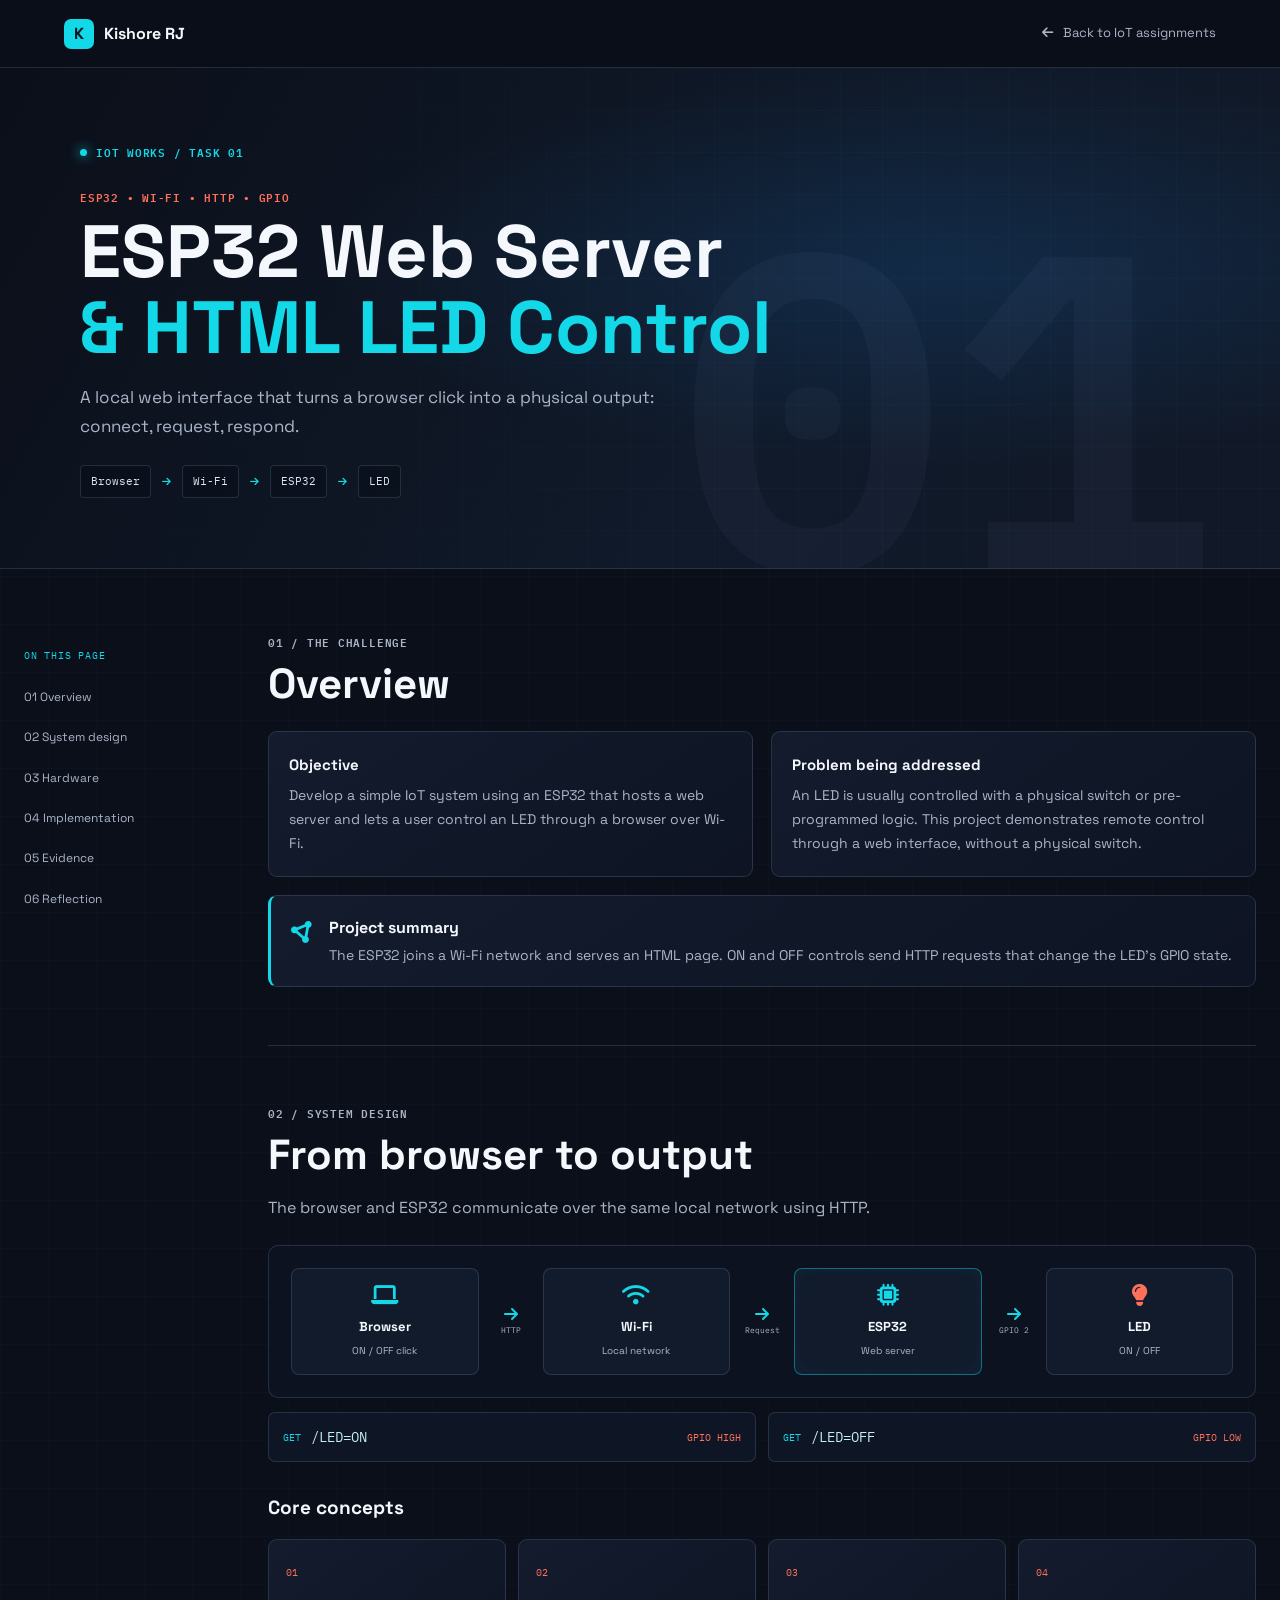
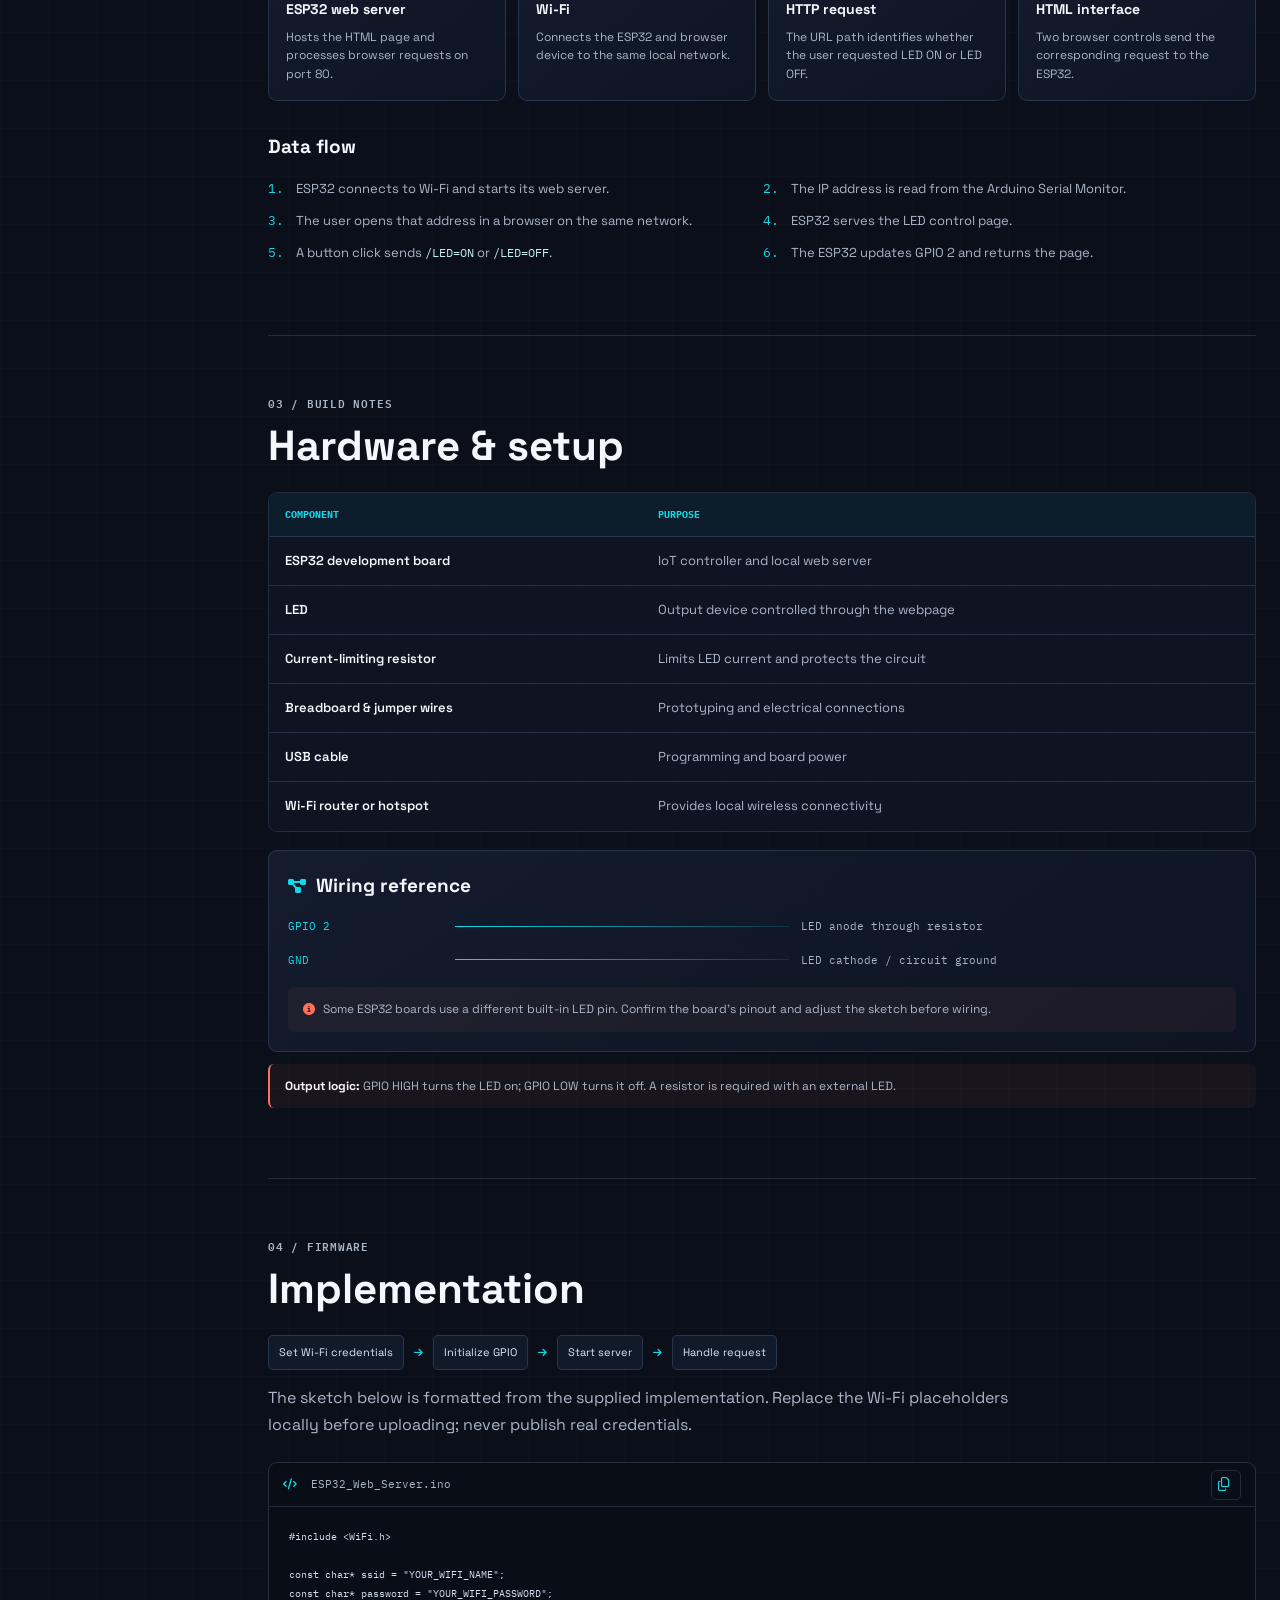
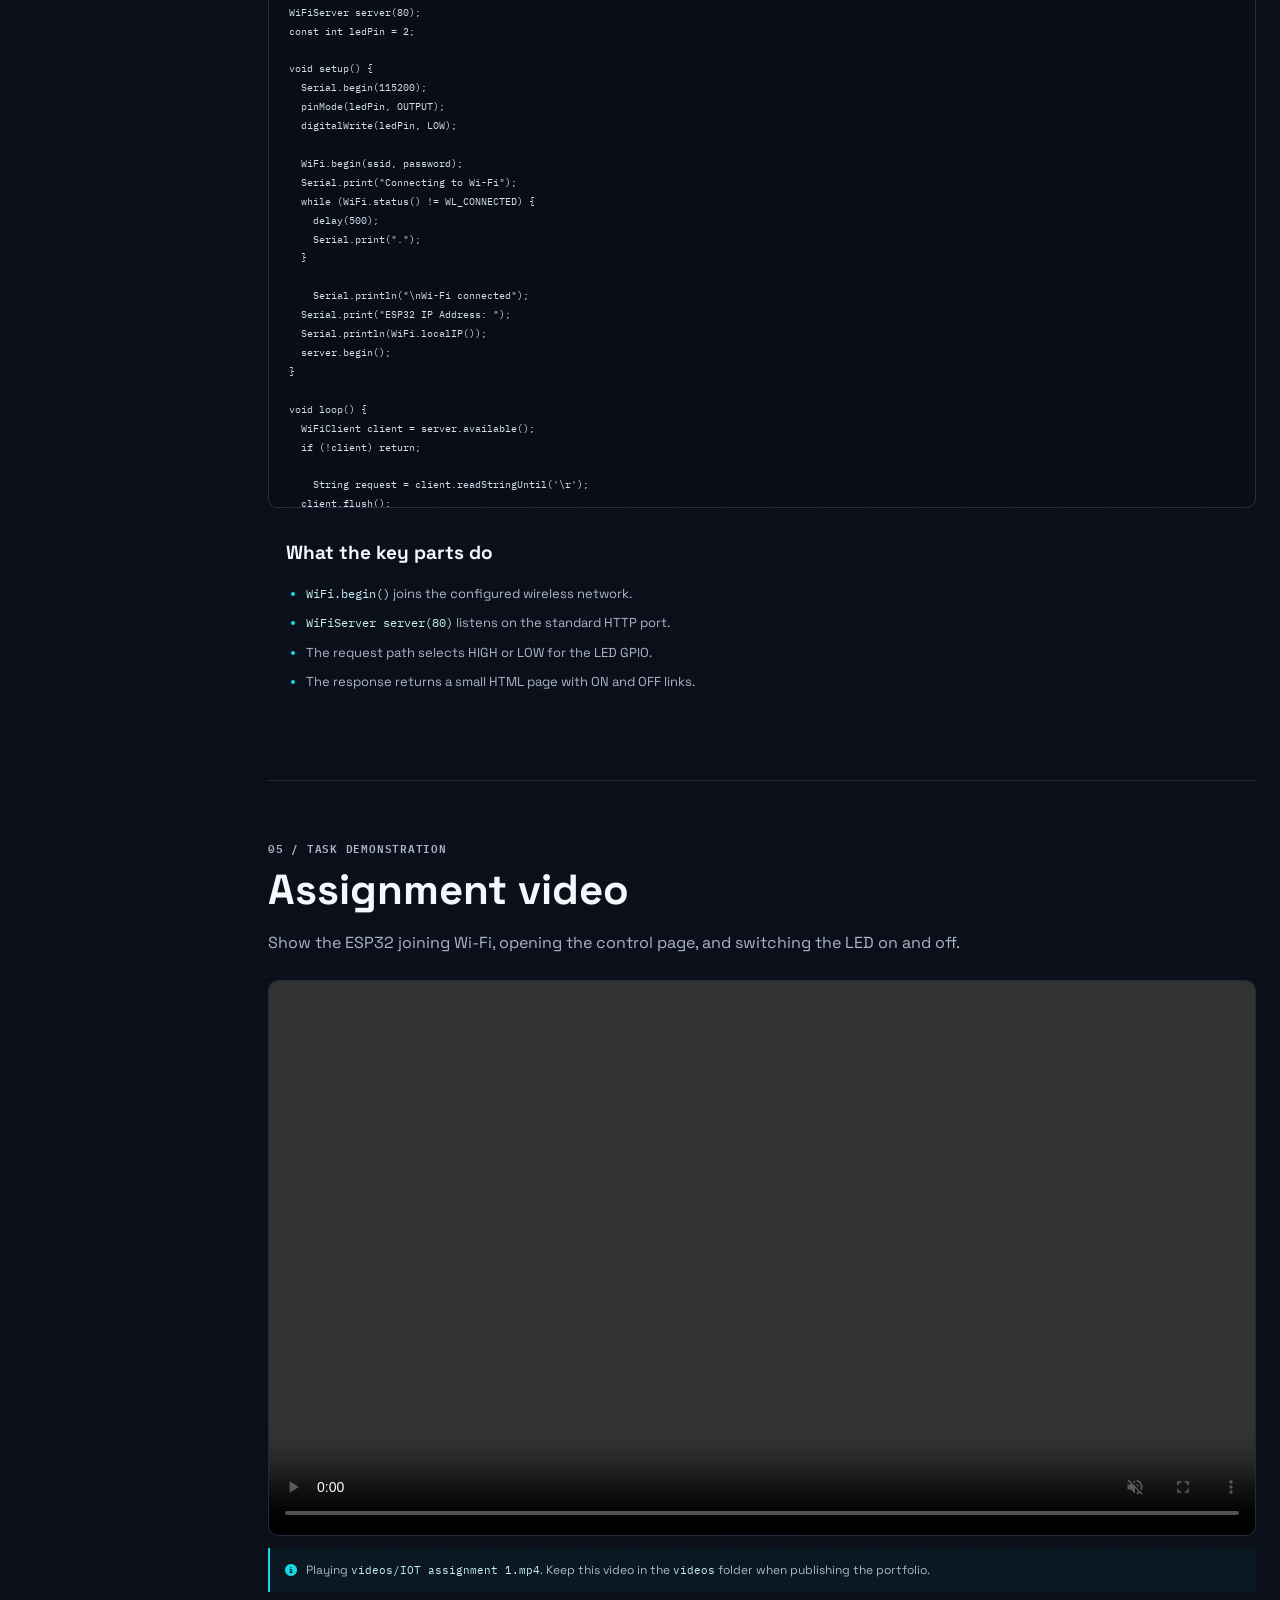
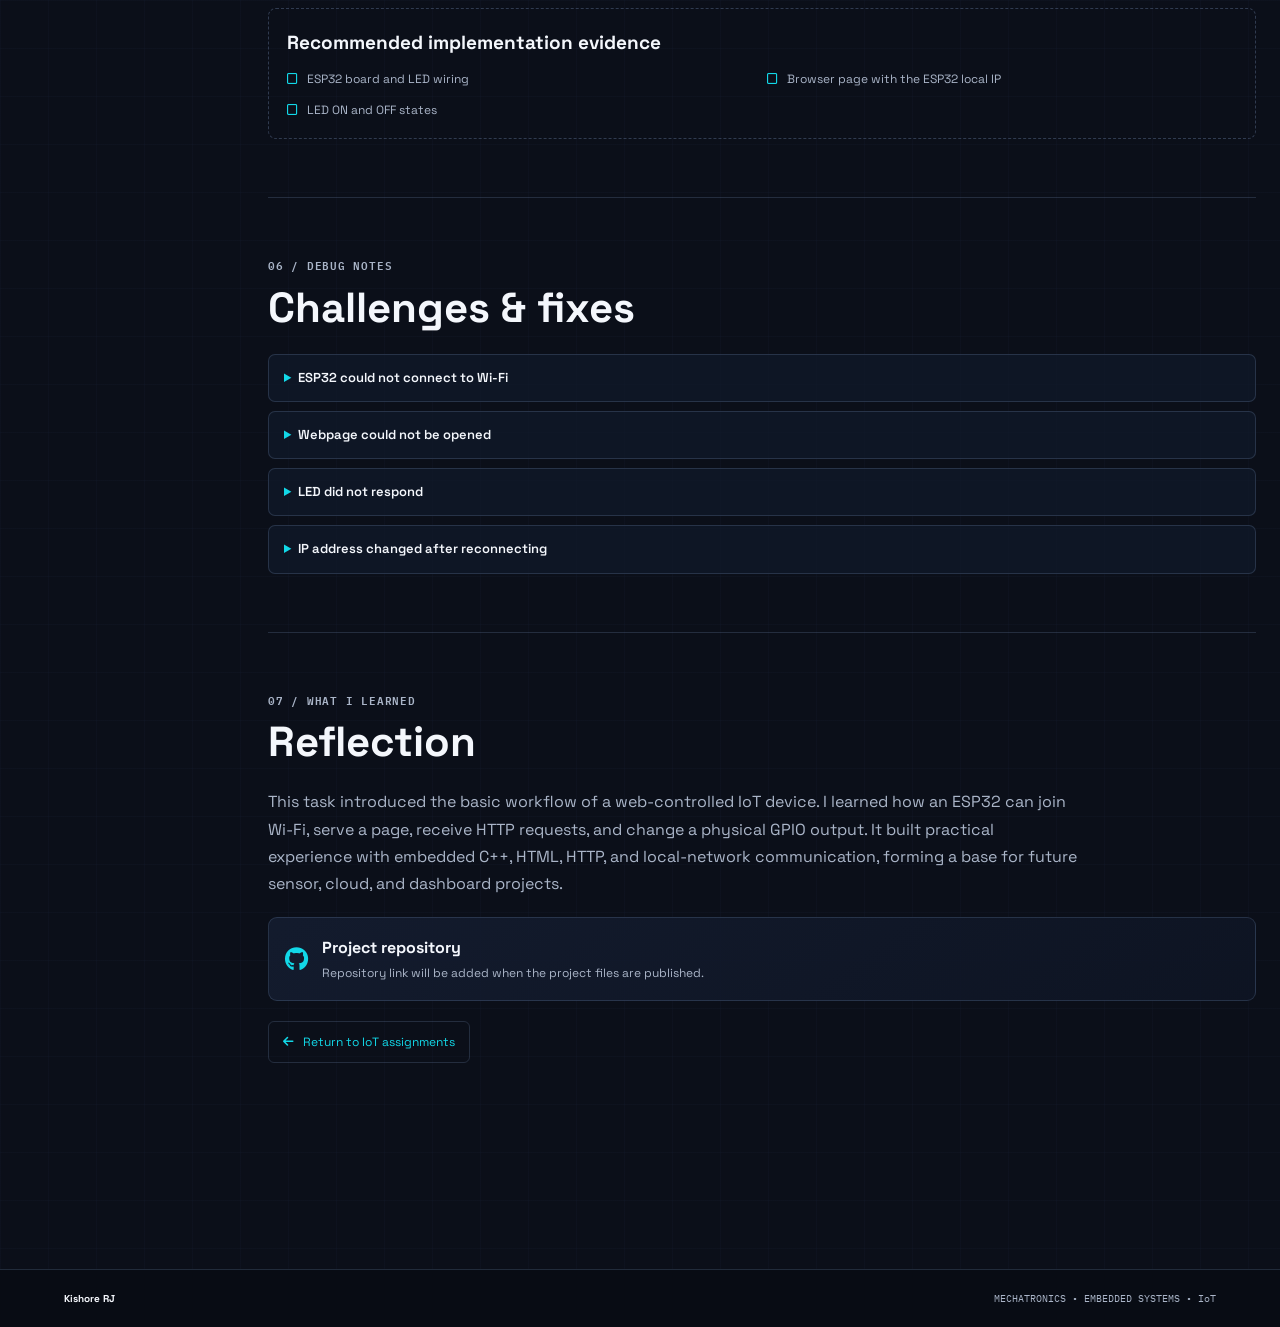
==== iot-task-1.html @ 836f87ef "Content changes made" ====
<!DOCTYPE html>
<html lang="en">
<head>
    <meta charset="UTF-8">
    <meta name="viewport" content="width=device-width, initial-scale=1.0">
    <meta name="description" content="ESP32 local Wi-Fi web server assignment for browser-based LED control.">
    <title>Task 01 | ESP32 Web Server &amp; LED Control</title>
    <link rel="preconnect" href="https://fonts.googleapis.com">
    <link rel="preconnect" href="https://fonts.gstatic.com" crossorigin>
    <link href="https://fonts.googleapis.com/css2?family=Space+Grotesk:wght@400;500;600;700&family=IBM+Plex+Mono:wght@400;500;600&display=swap" rel="stylesheet">
    <link rel="stylesheet" href="https://cdnjs.cloudflare.com/ajax/libs/font-awesome/6.2.0/css/all.min.css">
    <link rel="stylesheet" href="iot-task-1.css">
</head>
<body>
    <header class="task-nav">
        <a class="brand" href="index.html#protosem"><span class="brand-mark">K</span> Kishore RJ</a>
        <a class="back-link" href="index.html#protosem"><i class="fa-solid fa-arrow-left" aria-hidden="true"></i> Back to IoT assignments</a>
    </header>

    <main>
        <section class="task-hero" aria-labelledby="task-title">
            <div class="hero-grid" aria-hidden="true"></div>
            <div class="hero-inner">
                <p class="eyebrow"><span class="pulse-dot"></span> IOT WORKS / TASK 01</p>
                <p class="hero-overline">ESP32 &bull; WI-FI &bull; HTTP &bull; GPIO</p>
                <h1 id="task-title">ESP32 Web Server<br><span>&amp; HTML LED Control</span></h1>
                <p class="hero-copy">A local web interface that turns a browser click into a physical output: connect, request, respond.</p>
                <div class="hero-flow" aria-label="System flow">
                    <span>Browser</span><i class="fa-solid fa-arrow-right" aria-hidden="true"></i>
                    <span>Wi-Fi</span><i class="fa-solid fa-arrow-right" aria-hidden="true"></i>
                    <span>ESP32</span><i class="fa-solid fa-arrow-right" aria-hidden="true"></i>
                    <span>LED</span>
                </div>
            </div>
            <div class="hero-index" aria-hidden="true">01</div>
        </section>

        <div class="page-layout">
            <aside class="side-rail" aria-label="Assignment sections">
                <p>ON THIS PAGE</p>
                <a href="#overview">01 Overview</a>
                <a href="#system">02 System design</a>
                <a href="#hardware">03 Hardware</a>
                <a href="#implementation">04 Implementation</a>
                <a href="#evidence">05 Evidence</a>
                <a href="#reflection">06 Reflection</a>
            </aside>

            <article class="task-content">
                <section class="content-section" id="overview">
                    <p class="section-index">01 / THE CHALLENGE</p>
                    <h2>Overview</h2>
                    <div class="overview-grid">
                        <div>
                            <h3>Objective</h3>
                            <p>Develop a simple IoT system using an ESP32 that hosts a web server and lets a user control an LED through a browser over Wi-Fi.</p>
                        </div>
                        <div>
                            <h3>Problem being addressed</h3>
                            <p>An LED is usually controlled with a physical switch or pre-programmed logic. This project demonstrates remote control through a web interface, without a physical switch.</p>
                        </div>
                    </div>
                    <div class="result-callout">
                        <span class="callout-icon"><i class="fa-solid fa-circle-nodes" aria-hidden="true"></i></span>
                        <div><strong>Project summary</strong><p>The ESP32 joins a Wi-Fi network and serves an HTML page. ON and OFF controls send HTTP requests that change the LED's GPIO state.</p></div>
                    </div>
                </section>

                <section class="content-section" id="system">
                    <p class="section-index">02 / SYSTEM DESIGN</p>
                    <h2>From browser to output</h2>
                    <p class="section-intro">The browser and ESP32 communicate over the same local network using HTTP.</p>
                    <div class="flow-diagram" aria-label="Laptop or mobile browser connects through Wi-Fi to ESP32 web server, GPIO output, then LED">
                        <div class="flow-node"><i class="fa-solid fa-laptop" aria-hidden="true"></i><strong>Browser</strong><small>ON / OFF click</small></div>
                        <span class="flow-connector"><i class="fa-solid fa-arrow-right" aria-hidden="true"></i><small>HTTP</small></span>
                        <div class="flow-node"><i class="fa-solid fa-wifi" aria-hidden="true"></i><strong>Wi-Fi</strong><small>Local network</small></div>
                        <span class="flow-connector"><i class="fa-solid fa-arrow-right" aria-hidden="true"></i><small>Request</small></span>
                        <div class="flow-node emphasis"><i class="fa-solid fa-microchip" aria-hidden="true"></i><strong>ESP32</strong><small>Web server</small></div>
                        <span class="flow-connector"><i class="fa-solid fa-arrow-right" aria-hidden="true"></i><small>GPIO 2</small></span>
                        <div class="flow-node led-node"><i class="fa-solid fa-lightbulb" aria-hidden="true"></i><strong>LED</strong><small>ON / OFF</small></div>
                    </div>
                    <div class="request-pair">
                        <div><span class="request-method">GET</span><code>/LED=ON</code><span class="request-result">GPIO HIGH</span></div>
                        <div><span class="request-method">GET</span><code>/LED=OFF</code><span class="request-result">GPIO LOW</span></div>
                    </div>
                    <h3>Core concepts</h3>
                    <div class="concept-grid">
                        <div class="concept"><span>01</span><h4>ESP32 web server</h4><p>Hosts the HTML page and processes browser requests on port 80.</p></div>
                        <div class="concept"><span>02</span><h4>Wi-Fi</h4><p>Connects the ESP32 and browser device to the same local network.</p></div>
                        <div class="concept"><span>03</span><h4>HTTP request</h4><p>The URL path identifies whether the user requested LED ON or LED OFF.</p></div>
                        <div class="concept"><span>04</span><h4>HTML interface</h4><p>Two browser controls send the corresponding request to the ESP32.</p></div>
                    </div>
                    <h3>Data flow</h3>
                    <ol class="data-flow-list">
                        <li>ESP32 connects to Wi-Fi and starts its web server.</li>
                        <li>The IP address is read from the Arduino Serial Monitor.</li>
                        <li>The user opens that address in a browser on the same network.</li>
                        <li>ESP32 serves the LED control page.</li>
                        <li>A button click sends <code>/LED=ON</code> or <code>/LED=OFF</code>.</li>
                        <li>The ESP32 updates GPIO 2 and returns the page.</li>
                    </ol>
                </section>

                <section class="content-section" id="hardware">
                    <p class="section-index">03 / BUILD NOTES</p>
                    <h2>Hardware &amp; setup</h2>
                    <div class="table-wrap">
                        <table>
                            <thead><tr><th>Component</th><th>Purpose</th></tr></thead>
                            <tbody>
                                <tr><td>ESP32 development board</td><td>IoT controller and local web server</td></tr>
                                <tr><td>LED</td><td>Output device controlled through the webpage</td></tr>
                                <tr><td>Current-limiting resistor</td><td>Limits LED current and protects the circuit</td></tr>
                                <tr><td>Breadboard &amp; jumper wires</td><td>Prototyping and electrical connections</td></tr>
                                <tr><td>USB cable</td><td>Programming and board power</td></tr>
                                <tr><td>Wi-Fi router or hotspot</td><td>Provides local wireless connectivity</td></tr>
                            </tbody>
                        </table>
                    </div>
                    <div class="wiring-panel">
                        <div class="wiring-heading"><i class="fa-solid fa-diagram-project" aria-hidden="true"></i><h3>Wiring reference</h3></div>
                        <div class="wiring-row"><span>GPIO 2</span><b></b><span>LED anode through resistor</span></div>
                        <div class="wiring-row"><span>GND</span><b></b><span>LED cathode / circuit ground</span></div>
                        <p class="note"><i class="fa-solid fa-circle-info" aria-hidden="true"></i> Some ESP32 boards use a different built-in LED pin. Confirm the board's pinout and adjust the sketch before wiring.</p>
                    </div>
                    <p class="logic-note"><strong>Output logic:</strong> GPIO HIGH turns the LED on; GPIO LOW turns it off. A resistor is required with an external LED.</p>
                </section>

                <section class="content-section" id="implementation">
                    <p class="section-index">04 / FIRMWARE</p>
                    <h2>Implementation</h2>
                    <div class="implementation-steps">
                        <span>Set Wi-Fi credentials</span><i class="fa-solid fa-arrow-right" aria-hidden="true"></i>
                        <span>Initialize GPIO</span><i class="fa-solid fa-arrow-right" aria-hidden="true"></i>
                        <span>Start server</span><i class="fa-solid fa-arrow-right" aria-hidden="true"></i>
                        <span>Handle request</span>
                    </div>
                    <p class="section-intro">The sketch below is formatted from the supplied implementation. Replace the Wi-Fi placeholders locally before uploading; never publish real credentials.</p>
                    <div class="code-window">
                        <div class="code-title"><span><i class="fa-solid fa-code" aria-hidden="true"></i> ESP32_Web_Server.ino</span><button class="copy-button" type="button" aria-label="Copy sketch"><i class="fa-regular fa-copy" aria-hidden="true"></i></button></div>
                        <pre><code id="esp32-code">#include &lt;WiFi.h&gt;

const char* ssid = "YOUR_WIFI_NAME";
const char* password = "YOUR_WIFI_PASSWORD";
WiFiServer server(80);
const int ledPin = 2;

void setup() {
  Serial.begin(115200);
  pinMode(ledPin, OUTPUT);
  digitalWrite(ledPin, LOW);

  WiFi.begin(ssid, password);
  Serial.print("Connecting to Wi-Fi");
  while (WiFi.status() != WL_CONNECTED) {
    delay(500);
    Serial.print(".");
  }

    Serial.println("\nWi-Fi connected");
  Serial.print("ESP32 IP Address: ");
  Serial.println(WiFi.localIP());
  server.begin();
}

void loop() {
  WiFiClient client = server.available();
  if (!client) return;

    String request = client.readStringUntil('\r');
  client.flush();

  if (request.indexOf("GET /LED=ON") &gt;= 0) {
    digitalWrite(ledPin, HIGH);
  }
  if (request.indexOf("GET /LED=OFF") &gt;= 0) {
    digitalWrite(ledPin, LOW);
  }

  client.println("HTTP/1.1 200 OK");
  client.println("Content-Type: text/html");
  client.println("Connection: close");
  client.println();
  client.println("&lt;!DOCTYPE html&gt;&lt;html&gt;&lt;head&gt;");
  client.println("&lt;meta name='viewport' content='width=device-width, initial-scale=1'&gt;");
  client.println("&lt;title&gt;ESP32 LED Control&lt;/title&gt;&lt;/head&gt;&lt;body&gt;");
  client.println("&lt;h1&gt;ESP32 LED Control&lt;/h1&gt;");
  client.println("&lt;p&gt;&lt;a href='/LED=ON'&gt;&lt;button&gt;LED ON&lt;/button&gt;&lt;/a&gt;&lt;/p&gt;");
  client.println("&lt;p&gt;&lt;a href='/LED=OFF'&gt;&lt;button&gt;LED OFF&lt;/button&gt;&lt;/a&gt;&lt;/p&gt;");
  client.println("&lt;/body&gt;&lt;/html&gt;");
  delay(1);
  client.stop();
}</code></pre>
                    </div>
                    <div class="code-explanation">
                        <h3>What the key parts do</h3>
                        <ul>
                            <li><code>WiFi.begin()</code> joins the configured wireless network.</li>
                            <li><code>WiFiServer server(80)</code> listens on the standard HTTP port.</li>
                            <li>The request path selects HIGH or LOW for the LED GPIO.</li>
                            <li>The response returns a small HTML page with ON and OFF links.</li>
                        </ul>
                    </div>
                </section>

                <section class="content-section" id="evidence">
                    <p class="section-index">05 / TASK DEMONSTRATION</p>
                    <h2>Assignment video</h2>
                    <p class="section-intro">Show the ESP32 joining Wi-Fi, opening the control page, and switching the LED on and off.</p>
                    <div class="video-stage">
                        <video id="demo-video" controls preload="metadata" playsinline muted>
                            <source src="videos/IOT%20assignment%201.mp4" type="video/mp4">
                            Your browser does not support embedded video.
                        </video>
                        <div class="video-placeholder" id="video-placeholder" hidden>
                            <span class="video-play-icon"><i class="fa-solid fa-play" aria-hidden="true"></i></span>
                            <strong>Loading assignment video...</strong>
                            <span>IoT Assignment 1 demonstration</span>
                        </div>
                    </div>
                    <p class="video-upload-note"><i class="fa-solid fa-circle-info" aria-hidden="true"></i> Playing <code>videos/IOT assignment 1.mp4</code>. Keep this video in the <code>videos</code> folder when publishing the portfolio.</p>
                    <div class="evidence-checklist">
                        <h3>Recommended implementation evidence</h3>
                        <span><i class="fa-regular fa-square" aria-hidden="true"></i> ESP32 board and LED wiring</span>
                        <span><i class="fa-regular fa-square" aria-hidden="true"></i> Browser page with the ESP32 local IP</span>
                        <span><i class="fa-regular fa-square" aria-hidden="true"></i> LED ON and OFF states</span>
                    </div>
                </section>

                <section class="content-section" id="troubleshooting">
                    <p class="section-index">06 / DEBUG NOTES</p>
                    <h2>Challenges &amp; fixes</h2>
                    <div class="challenge-list">
                        <details><summary>ESP32 could not connect to Wi-Fi</summary><p>Recheck the SSID and password, then ensure the board is within network range.</p></details>
                        <details><summary>Webpage could not be opened</summary><p>Use the current IP printed in Serial Monitor and connect the browser device to the same Wi-Fi network.</p></details>
                        <details><summary>LED did not respond</summary><p>Check the GPIO pin configuration, LED polarity, resistor wiring, and request paths.</p></details>
                        <details><summary>IP address changed after reconnecting</summary><p>Read the current IP from Serial Monitor each time the ESP32 joins the network.</p></details>
                    </div>
                </section>

                <section class="content-section reflection-section" id="reflection">
                    <p class="section-index">07 / WHAT I LEARNED</p>
                    <h2>Reflection</h2>
                    <p>This task introduced the basic workflow of a web-controlled IoT device. I learned how an ESP32 can join Wi-Fi, serve a page, receive HTTP requests, and change a physical GPIO output. It built practical experience with embedded C++, HTML, HTTP, and local-network communication, forming a base for future sensor, cloud, and dashboard projects.</p>
                    <div class="repository-note"><i class="fa-brands fa-github" aria-hidden="true"></i><div><strong>Project repository</strong><p>Repository link will be added when the project files are published.</p></div></div>
                    <a class="back-to-list" href="index.html#protosem"><i class="fa-solid fa-arrow-left" aria-hidden="true"></i> Return to IoT assignments</a>
                </section>
            </article>
        </div>
    </main>

    <footer class="task-footer"><span>Kishore RJ</span><span>MECHATRONICS &bull; EMBEDDED SYSTEMS &bull; IoT</span></footer>

    <script>
        const demoVideo = document.querySelector('#demo-video');
        const videoPlaceholder = document.querySelector('#video-placeholder');
        demoVideo.addEventListener('error', () => {
            demoVideo.hidden = true;
            videoPlaceholder.hidden = false;
            videoPlaceholder.querySelector('strong').textContent = 'Video could not be loaded';
            videoPlaceholder.querySelector('span:not(.video-play-icon)').textContent = 'Check that videos/IOT assignment 1.mp4 is included with the portfolio files.';
        });

        const copyButton = document.querySelector('.copy-button');
        copyButton.addEventListener('click', async () => {
            try {
                await navigator.clipboard.writeText(document.querySelector('#esp32-code').innerText);
                copyButton.innerHTML = '<i class="fa-solid fa-check" aria-hidden="true"></i>';
                copyButton.setAttribute('aria-label', 'Sketch copied');
            } catch {
                copyButton.setAttribute('aria-label', 'Clipboard access is unavailable');
            }
        });
    </script>
</body>
</html>
---- iot-task-1.css ----
:root {
    color-scheme: dark;
    --page-bg: #0b0f19;
    --panel: #111a2a;
    --panel-deep: #0e1524;
    --border: rgba(136, 163, 207, 0.2);
    --text: #f4f7fc;
    --muted: #aab5c8;
    --cyan: #12d8e8;
    --orange: #ff705b;
    --mono: "IBM Plex Mono", Consolas, monospace;
}

* { box-sizing: border-box; }

html { scroll-behavior: smooth; scroll-padding-top: 96px; }

body {
    margin: 0;
    color: var(--text);
    background-color: var(--page-bg);
    background-image: linear-gradient(rgba(72, 110, 168, 0.04) 1px, transparent 1px), linear-gradient(90deg, rgba(72, 110, 168, 0.04) 1px, transparent 1px);
    background-size: 48px 48px;
    font-family: "Space Grotesk", "Segoe UI", sans-serif;
    line-height: 1.7;
}

a { color: inherit; text-decoration: none; }

.task-nav {
    position: sticky;
    z-index: 5;
    top: 0;
    display: flex;
    height: 68px;
    align-items: center;
    justify-content: space-between;
    padding: 0 max(5vw, calc((100vw - 1240px) / 2));
    border-bottom: 1px solid var(--border);
    background: rgba(11, 15, 25, 0.92);
    backdrop-filter: blur(16px);
}

.brand { display: inline-flex; align-items: center; gap: 10px; font-weight: 700; }
.brand-mark { display: grid; width: 30px; height: 30px; place-items: center; border-radius: 7px; color: #07161d; background: var(--cyan); }
.back-link { color: var(--muted); font-size: 13px; transition: color 180ms ease; }
.back-link:hover { color: var(--cyan); }
.back-link i { margin-right: 7px; }

.task-hero {
    position: relative;
    display: flex;
    min-height: 410px;
    align-items: center;
    overflow: hidden;
    border-bottom: 1px solid var(--border);
    background: radial-gradient(ellipse at 74% 40%, rgba(21, 72, 124, 0.36), transparent 46%), linear-gradient(120deg, #0b0f19, #101a2a 60%, #111827);
}

.hero-grid { position: absolute; inset: 0; opacity: 0.58; background-image: linear-gradient(rgba(18, 216, 232, 0.05) 1px, transparent 1px), linear-gradient(90deg, rgba(18, 216, 232, 0.05) 1px, transparent 1px); background-size: 42px 42px; mask-image: linear-gradient(90deg, transparent, black 65%); }
.hero-inner { position: relative; z-index: 1; width: min(100% - 48px, 1120px); margin: 0 auto; padding: 64px 0 70px; animation: rise-in 650ms cubic-bezier(.16,1,.3,1) both; }
.eyebrow, .hero-overline, .section-index { font-family: var(--mono); font-size: 11px; font-weight: 600; letter-spacing: 0.07em; }
.eyebrow { display: flex; align-items: center; gap: 9px; color: var(--cyan); }
.pulse-dot { width: 7px; height: 7px; border-radius: 50%; background: var(--cyan); box-shadow: 0 0 12px var(--cyan); animation: pulse 1.8s ease-in-out infinite; }
.hero-overline { margin: 26px 0 8px; color: var(--orange); }
.task-hero h1 { max-width: 900px; margin: 0; font-size: clamp(40px, 6vw, 74px); line-height: 1.02; }
.task-hero h1 span { color: var(--cyan); }
.hero-copy { max-width: 610px; margin: 18px 0 24px; color: var(--muted); font-size: 17px; }
.hero-flow { display: flex; align-items: center; gap: 11px; flex-wrap: wrap; color: #dce5f3; font-family: var(--mono); font-size: 11px; }
.hero-flow span { padding: 6px 10px; border: 1px solid var(--border); border-radius: 4px; background: rgba(7, 13, 24, 0.48); }
.hero-flow i { color: var(--cyan); font-size: 10px; }
.hero-index { position: absolute; right: max(5vw, calc((100vw - 1240px) / 2)); bottom: -58px; color: rgba(180, 203, 235, 0.035); font-family: var(--mono); font-size: clamp(220px, 35vw, 470px); font-weight: 600; line-height: 1; pointer-events: none; }

.page-layout { display: grid; width: min(100% - 48px, 1240px); grid-template-columns: 190px minmax(0, 1fr); gap: 54px; margin: 0 auto; padding: 64px 0 90px; }
.side-rail { position: sticky; top: 98px; display: flex; height: max-content; flex-direction: column; gap: 10px; padding: 14px 0; }
.side-rail p { margin: 0 0 8px; color: var(--cyan); font-family: var(--mono); font-size: 10px; letter-spacing: 0.08em; }
.side-rail a { padding: 5px 0; color: var(--muted); font-size: 12px; transition: color 160ms ease, transform 160ms ease; }
.side-rail a:hover { color: var(--cyan); transform: translateX(3px); }
.task-content { min-width: 0; }
.content-section { padding: 0 0 58px; margin: 0 0 58px; border-bottom: 1px solid var(--border); scroll-margin-top: 96px; }
.section-index { margin: 0 0 9px; color: var(--cyan); }
.content-section h2 { margin: 0 0 22px; font-size: clamp(29px, 4vw, 42px); line-height: 1.15; }
.content-section h3 { margin: 30px 0 14px; font-size: 19px; }
.content-section p { color: var(--muted); }
.section-intro { max-width: 760px; margin: -8px 0 24px; }
.overview-grid { display: grid; grid-template-columns: 1fr 1fr; gap: 18px; }
.overview-grid > div, .result-callout, .concept, .wiring-panel, .repository-note { border: 1px solid var(--border); border-radius: 9px; background: linear-gradient(145deg, rgba(20, 29, 48, 0.9), rgba(14, 21, 36, 0.9)); }
.overview-grid > div { padding: 20px; }
.overview-grid h3 { margin: 0 0 7px; font-size: 15px; }
.overview-grid p, .result-callout p { margin: 0; font-size: 14px; }
.result-callout { display: flex; gap: 16px; padding: 18px 20px; margin-top: 18px; border-left: 3px solid var(--cyan); }
.callout-icon { color: var(--cyan); font-size: 22px; }
.result-callout strong { display: block; margin-bottom: 3px; }

.flow-diagram { display: flex; align-items: center; justify-content: space-between; gap: 8px; padding: 22px; border: 1px solid var(--border); border-radius: 10px; background: rgba(13, 20, 34, 0.78); }
.flow-node { display: flex; min-width: 105px; flex: 1; flex-direction: column; align-items: center; gap: 4px; padding: 15px 8px; border: 1px solid var(--border); border-radius: 8px; background: #111b2c; text-align: center; }
.flow-node > i { margin-bottom: 6px; color: var(--cyan); font-size: 22px; }
.flow-node strong { font-size: 13px; }
.flow-node small { color: var(--muted); font-size: 10px; }
.flow-node.emphasis { border-color: rgba(18, 216, 232, 0.45); box-shadow: inset 0 0 18px rgba(18, 216, 232, 0.05); }
.flow-node.led-node > i { color: var(--orange); }
.flow-connector { display: flex; min-width: 48px; flex-direction: column; align-items: center; gap: 2px; color: var(--cyan); }
.flow-connector small { color: var(--muted); font-family: var(--mono); font-size: 8px; }
.request-pair { display: grid; grid-template-columns: 1fr 1fr; gap: 12px; margin: 14px 0 28px; }
.request-pair > div { display: flex; align-items: center; gap: 10px; padding: 12px 14px; border: 1px solid var(--border); border-radius: 7px; background: var(--panel-deep); }
.request-method, .request-result { color: var(--cyan); font-family: var(--mono); font-size: 10px; }
.request-result { margin-left: auto; color: var(--orange); }
.request-pair code, code { color: #c6eff1; font-family: var(--mono); font-size: 0.9em; }
.concept-grid { display: grid; grid-template-columns: repeat(4, 1fr); gap: 12px; }
.concept { position: relative; min-height: 160px; padding: 17px; overflow: hidden; }
.concept > span { color: var(--orange); font-family: var(--mono); font-size: 10px; }
.concept h4 { margin: 14px 0 6px; font-size: 14px; }
.concept p { margin: 0; font-size: 12px; line-height: 1.55; }
.data-flow-list { display: grid; grid-template-columns: 1fr 1fr; gap: 10px 26px; padding-left: 24px; color: var(--muted); font-size: 13px; }
.data-flow-list li { padding-left: 4px; }
.data-flow-list li::marker { color: var(--cyan); font-family: var(--mono); }

.table-wrap { overflow-x: auto; border: 1px solid var(--border); border-radius: 9px; }
table { width: 100%; border-collapse: collapse; background: rgba(14, 21, 36, 0.86); }
th, td { padding: 13px 16px; border-bottom: 1px solid var(--border); text-align: left; font-size: 13px; }
th { color: var(--cyan); background: rgba(18, 216, 232, 0.045); font-family: var(--mono); font-size: 10px; text-transform: uppercase; }
td { color: var(--muted); }
td:first-child { color: var(--text); font-weight: 600; }
tr:last-child td { border-bottom: 0; }
.wiring-panel { padding: 19px; margin-top: 18px; }
.wiring-heading { display: flex; align-items: center; gap: 10px; }
.wiring-heading > i { color: var(--cyan); }
.wiring-heading h3 { margin: 0; }
.wiring-row { display: grid; grid-template-columns: 155px 1fr minmax(210px, 1.3fr); align-items: center; gap: 12px; margin-top: 15px; color: var(--muted); font-family: var(--mono); font-size: 11px; }
.wiring-row span:first-child { color: var(--cyan); }
.wiring-row b { height: 1px; background: linear-gradient(90deg, var(--cyan), rgba(18, 216, 232, 0.14)); }
.note, .logic-note { padding: 12px 15px; border-radius: 6px; background: rgba(255, 112, 91, 0.06); font-size: 12px; }
.note { margin: 18px 0 0; }
.note i { margin-right: 5px; color: var(--orange); }
.logic-note { border-left: 2px solid var(--orange); }
.logic-note strong { color: var(--text); }

.implementation-steps { display: flex; align-items: center; gap: 10px; flex-wrap: wrap; margin: 22px 0; }
.implementation-steps span { padding: 7px 10px; border: 1px solid var(--border); border-radius: 5px; color: #dce5f3; background: var(--panel); font-size: 11px; }
.implementation-steps i { color: var(--cyan); font-size: 10px; }
.code-window { overflow: hidden; border: 1px solid rgba(130, 156, 197, 0.24); border-radius: 9px; background: #080d16; }
.code-title { display: flex; height: 44px; align-items: center; justify-content: space-between; padding: 0 14px; border-bottom: 1px solid var(--border); color: var(--muted); font-family: var(--mono); font-size: 11px; }
.code-title i { margin-right: 7px; color: var(--cyan); }
.copy-button { width: 30px; height: 30px; border: 1px solid var(--border); border-radius: 5px; color: var(--muted); background: transparent; cursor: pointer; }
.copy-button:hover { color: var(--cyan); border-color: var(--cyan); }
pre { max-height: 600px; overflow: auto; margin: 0; padding: 20px; color: #d3deee; font-family: var(--mono); font-size: 11px; line-height: 1.72; tab-size: 2; }
pre code { color: inherit; }
.code-explanation { padding: 5px 18px 16px; }
.code-explanation h3 { margin-top: 24px; }
.code-explanation ul { display: grid; gap: 7px; padding-left: 20px; color: var(--muted); font-size: 13px; }
.code-explanation li::marker { color: var(--cyan); }

.video-stage { position: relative; width: 100%; aspect-ratio: 16 / 9; overflow: hidden; border: 1px solid var(--border); border-radius: 10px; background: radial-gradient(ellipse at 50% 40%, rgba(18, 216, 232, 0.1), transparent 55%), #080d16; }
.video-stage video { display: block; width: 100%; height: 100%; background: #080d16; object-fit: contain; }
.video-stage video[hidden], .video-placeholder[hidden] { display: none; }
.video-placeholder { display: flex; height: 100%; flex-direction: column; align-items: center; justify-content: center; gap: 9px; padding: 20px; text-align: center; }
.video-play-icon { display: grid; width: 52px; height: 52px; margin-bottom: 4px; place-items: center; border: 1px solid rgba(18, 216, 232, 0.38); border-radius: 50%; color: var(--cyan); background: rgba(18, 216, 232, 0.07); }
.video-placeholder strong { font-size: 16px; }
.video-placeholder > span:not(.video-play-icon) { color: var(--muted); font-size: 12px; }
.video-placeholder code { padding: 7px 10px; border: 1px solid var(--border); border-radius: 5px; background: rgba(8, 13, 22, 0.8); }
.video-upload-note { padding: 12px 15px; border-left: 2px solid var(--cyan); background: rgba(18, 216, 232, 0.045); font-size: 12px; }
.video-upload-note > i { margin-right: 6px; color: var(--cyan); }
.evidence-gallery { display: grid; grid-template-columns: repeat(2, minmax(0, 1fr)); gap: 14px; margin: 20px 0 28px; }
.evidence-gallery figure { min-width: 0; margin: 0; overflow: hidden; border: 1px solid var(--border); border-radius: 8px; background: #080d16; }
.evidence-gallery figure a { display: flex; height: clamp(190px, 26vw, 320px); align-items: center; justify-content: center; overflow: hidden; }
.evidence-gallery img { display: block; width: 100%; height: 100%; min-width: 0; object-fit: contain; transition: transform 300ms ease; }
.evidence-gallery figure a:hover img { transform: scale(1.025); }
.evidence-gallery figcaption { min-height: 48px; padding: 10px 12px; border-top: 1px solid var(--border); color: var(--muted); font-size: 11px; line-height: 1.5; }
.evidence-checklist { display: grid; grid-template-columns: 1fr 1fr; gap: 10px; padding: 18px; margin-top: 16px; border: 1px dashed rgba(136, 163, 207, 0.3); border-radius: 8px; }
.evidence-checklist h3 { grid-column: 1 / -1; margin: 0; }
.evidence-checklist span { color: var(--muted); font-size: 12px; }
.evidence-checklist i { margin-right: 6px; color: var(--cyan); }

.challenge-list { display: grid; gap: 9px; }
details { border: 1px solid var(--border); border-radius: 7px; background: rgba(17, 26, 42, 0.74); }
summary { padding: 12px 15px; cursor: pointer; font-size: 13px; font-weight: 600; }
summary::marker { color: var(--cyan); }
details p { padding: 0 15px 13px; margin: 0; font-size: 13px; }
.reflection-section { border-bottom: 0; }
.reflection-section > p:not(.section-index) { max-width: 810px; }
.repository-note { display: flex; gap: 14px; align-items: center; padding: 16px; margin: 20px 0; }
.repository-note > i { color: var(--cyan); font-size: 24px; }
.repository-note p { margin: 2px 0 0; font-size: 12px; }
.back-to-list { display: inline-flex; align-items: center; gap: 9px; padding: 10px 14px; border: 1px solid var(--border); border-radius: 6px; color: var(--cyan); font-size: 12px; }
.back-to-list:hover { border-color: var(--cyan); background: rgba(18, 216, 232, 0.06); }
.task-footer { display: flex; justify-content: space-between; padding: 20px max(5vw, calc((100vw - 1240px) / 2)); border-top: 1px solid var(--border); color: var(--muted); background: #080c14; font-family: var(--mono); font-size: 10px; }
.task-footer span:first-child { color: var(--text); font-family: "Space Grotesk", sans-serif; font-weight: 700; }

.setup-steps { display: grid; gap: 10px; }
.setup-steps article { display: grid; grid-template-columns: 42px 1fr; gap: 14px; padding: 17px; border: 1px solid var(--border); border-radius: 8px; background: linear-gradient(145deg, rgba(20, 29, 48, 0.9), rgba(14, 21, 36, 0.9)); }
.setup-steps article > span { display: grid; width: 32px; height: 32px; place-items: center; border: 1px solid rgba(18, 216, 232, 0.28); border-radius: 6px; color: var(--cyan); background: rgba(18, 216, 232, 0.06); font-family: var(--mono); font-size: 11px; }
.setup-steps h3 { margin: 0 0 4px; font-size: 15px; }
.setup-steps p { margin: 0; font-size: 13px; }
.credential-warning { display: flex; gap: 14px; padding: 16px; margin: 17px 0 26px; border: 1px solid rgba(255, 112, 91, 0.28); border-left: 3px solid var(--orange); border-radius: 7px; background: rgba(255, 112, 91, 0.055); }
.credential-warning > i { padding-top: 2px; color: var(--orange); }
.credential-warning strong { font-size: 13px; }
.credential-warning p { margin: 3px 0 0; font-size: 12px; }
.feed-callout { display: grid; gap: 8px; padding: 17px 19px; margin-top: 16px; border: 1px solid rgba(18, 216, 232, 0.24); border-radius: 8px; background: rgba(18, 216, 232, 0.045); }
.feed-callout > span { color: var(--cyan); font-family: var(--mono); font-size: 10px; font-weight: 600; letter-spacing: 0.06em; }
.feed-callout > code { width: fit-content; max-width: 100%; overflow-wrap: anywhere; font-size: 13px; }
.feed-callout p { margin: 0; font-size: 12px; }
.dashboard-values { margin: 18px 0 24px; }
.dashboard-values > div { min-height: 172px; }
.dashboard-values h3 { margin-top: 14px; }
.dashboard-values p { margin-bottom: 0; font-size: 13px; }
.dashboard-state { display: inline-flex; align-items: center; gap: 7px; padding: 5px 9px; border: 1px solid var(--border); border-radius: 5px; font-family: var(--mono); font-size: 11px; }
.state-on { color: var(--cyan); border-color: rgba(18, 216, 232, 0.3); background: rgba(18, 216, 232, 0.07); }
.state-off { color: var(--orange); border-color: rgba(255, 112, 91, 0.3); background: rgba(255, 112, 91, 0.06); }
.repo-tree { max-height: none; margin: 0 0 18px; border: 1px solid var(--border); border-radius: 8px; background: rgba(8, 13, 22, 0.72); }
.repo-tree code { color: #c6d5e9; }
.final-result { display: grid; gap: 8px; padding: 18px; margin: 20px 0; border: 1px solid rgba(18, 216, 232, 0.22); border-left: 3px solid var(--cyan); border-radius: 8px; background: rgba(18, 216, 232, 0.045); }
.final-result .section-index { margin: 0; }
.final-result p { margin: 0; font-size: 13px; }
.final-result strong { color: var(--cyan); font-family: var(--mono); font-size: 12px; }

@keyframes rise-in { from { opacity: 0; transform: translateY(15px); } to { opacity: 1; transform: translateY(0); } }
@keyframes pulse { 0%, 100% { opacity: 1; } 50% { opacity: 0.48; } }

@media (max-width: 920px) {
    .page-layout { grid-template-columns: 1fr; gap: 20px; padding-top: 34px; }
    .side-rail { position: static; display: flex; flex-direction: row; flex-wrap: wrap; gap: 6px 15px; border-bottom: 1px solid var(--border); }
    .side-rail p { width: 100%; }
    .side-rail a { padding: 3px 0 11px; }
    .concept-grid { grid-template-columns: repeat(2, 1fr); }
}

@media (max-width: 620px) {
    .task-nav { height: 58px; padding: 0 18px; }
    .brand { font-size: 13px; }
    .back-link { max-width: 180px; text-align: right; font-size: 11px; }
    .task-hero { min-height: 390px; }
    .hero-inner { width: calc(100% - 36px); padding: 54px 0; }
    .task-hero h1 { font-size: clamp(38px, 10vw, 58px); }
    .hero-copy { font-size: 14px; }
    .hero-index { right: 10px; bottom: -15px; font-size: 210px; }
    .page-layout { width: calc(100% - 36px); padding-bottom: 55px; }
    .content-section { padding-bottom: 40px; margin-bottom: 40px; }
    .overview-grid, .request-pair, .data-flow-list, .evidence-checklist { grid-template-columns: 1fr; }
    .flow-diagram { display: grid; grid-template-columns: 1fr 1fr; gap: 9px; padding: 14px; }
    .flow-node { min-width: 0; }
    .flow-connector { display: none; }
    .concept-grid { grid-template-columns: 1fr 1fr; }
    .concept { min-height: 150px; padding: 13px; }
    .wiring-row { grid-template-columns: 82px 1fr; gap: 8px; font-size: 10px; }
    .wiring-row span:last-child { grid-column: 1 / -1; }
    .wiring-row b { grid-column: 2; grid-row: 1; }
    .video-placeholder strong { font-size: 14px; }
    .video-placeholder code { font-size: 10px; }
    .evidence-gallery { grid-template-columns: minmax(0, 1fr); }
    .evidence-gallery figure a { height: auto; min-height: 180px; max-height: 300px; }
    .evidence-gallery img { height: auto; max-height: 300px; object-fit: contain; }
    .task-footer { gap: 8px; flex-direction: column; padding: 17px 18px; }
    pre { padding: 14px; font-size: 10px; }
}

@media (prefers-reduced-motion: reduce) {
    *, *::before, *::after { scroll-behavior: auto !important; animation-duration: 0.01ms !important; animation-iteration-count: 1 !important; transition-duration: 0.01ms !important; }
}
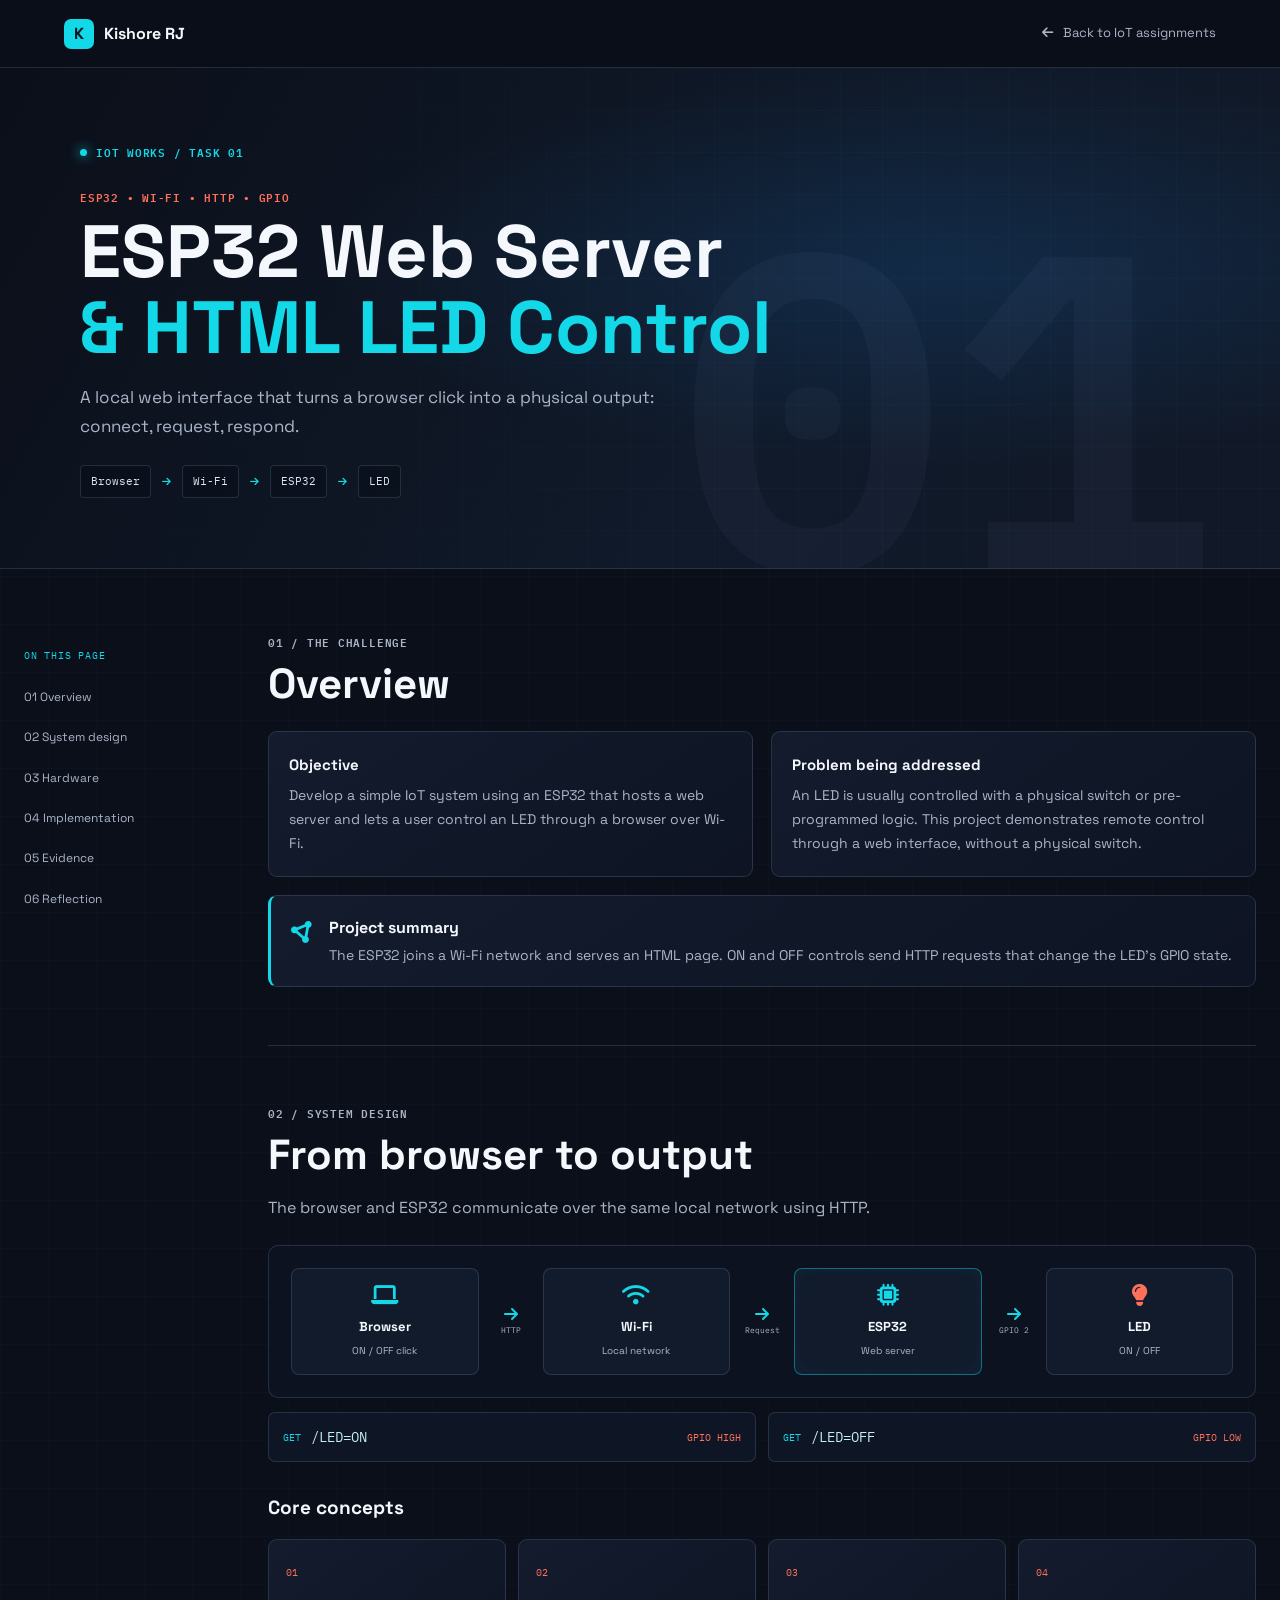
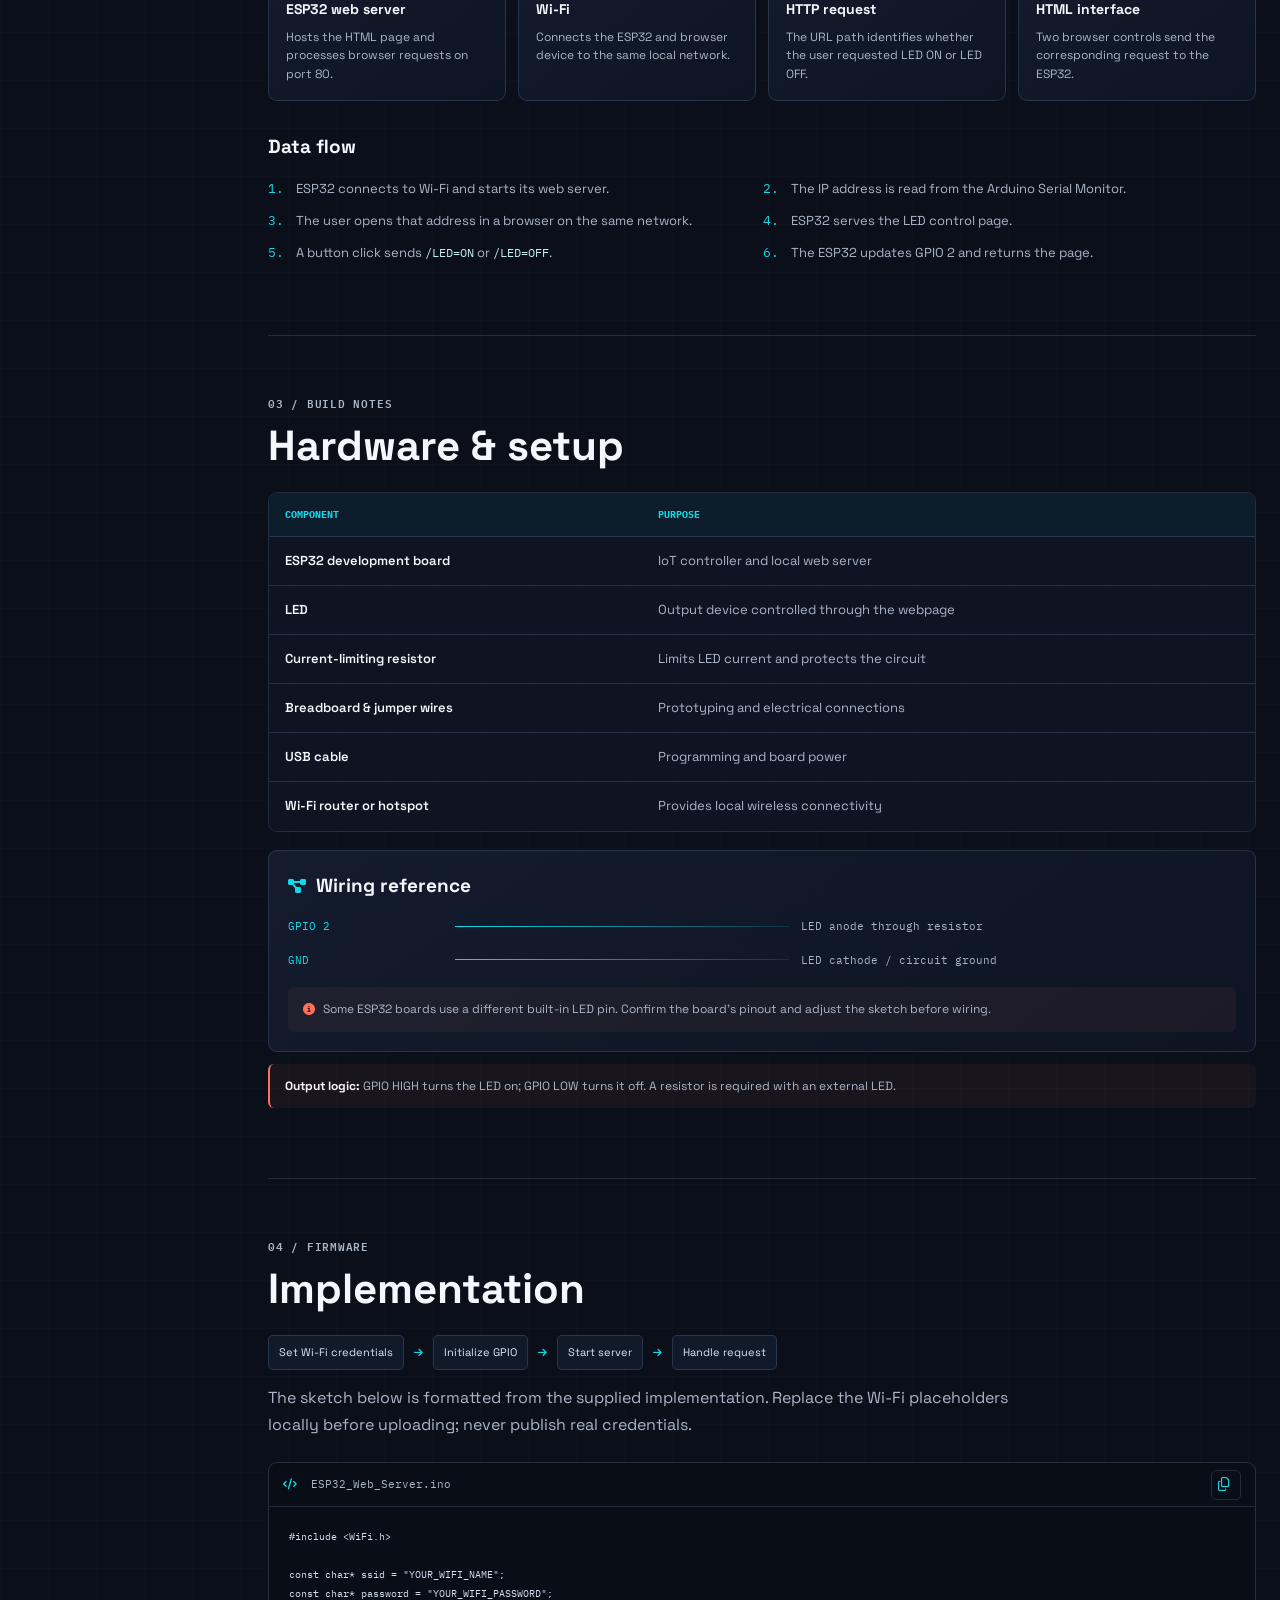
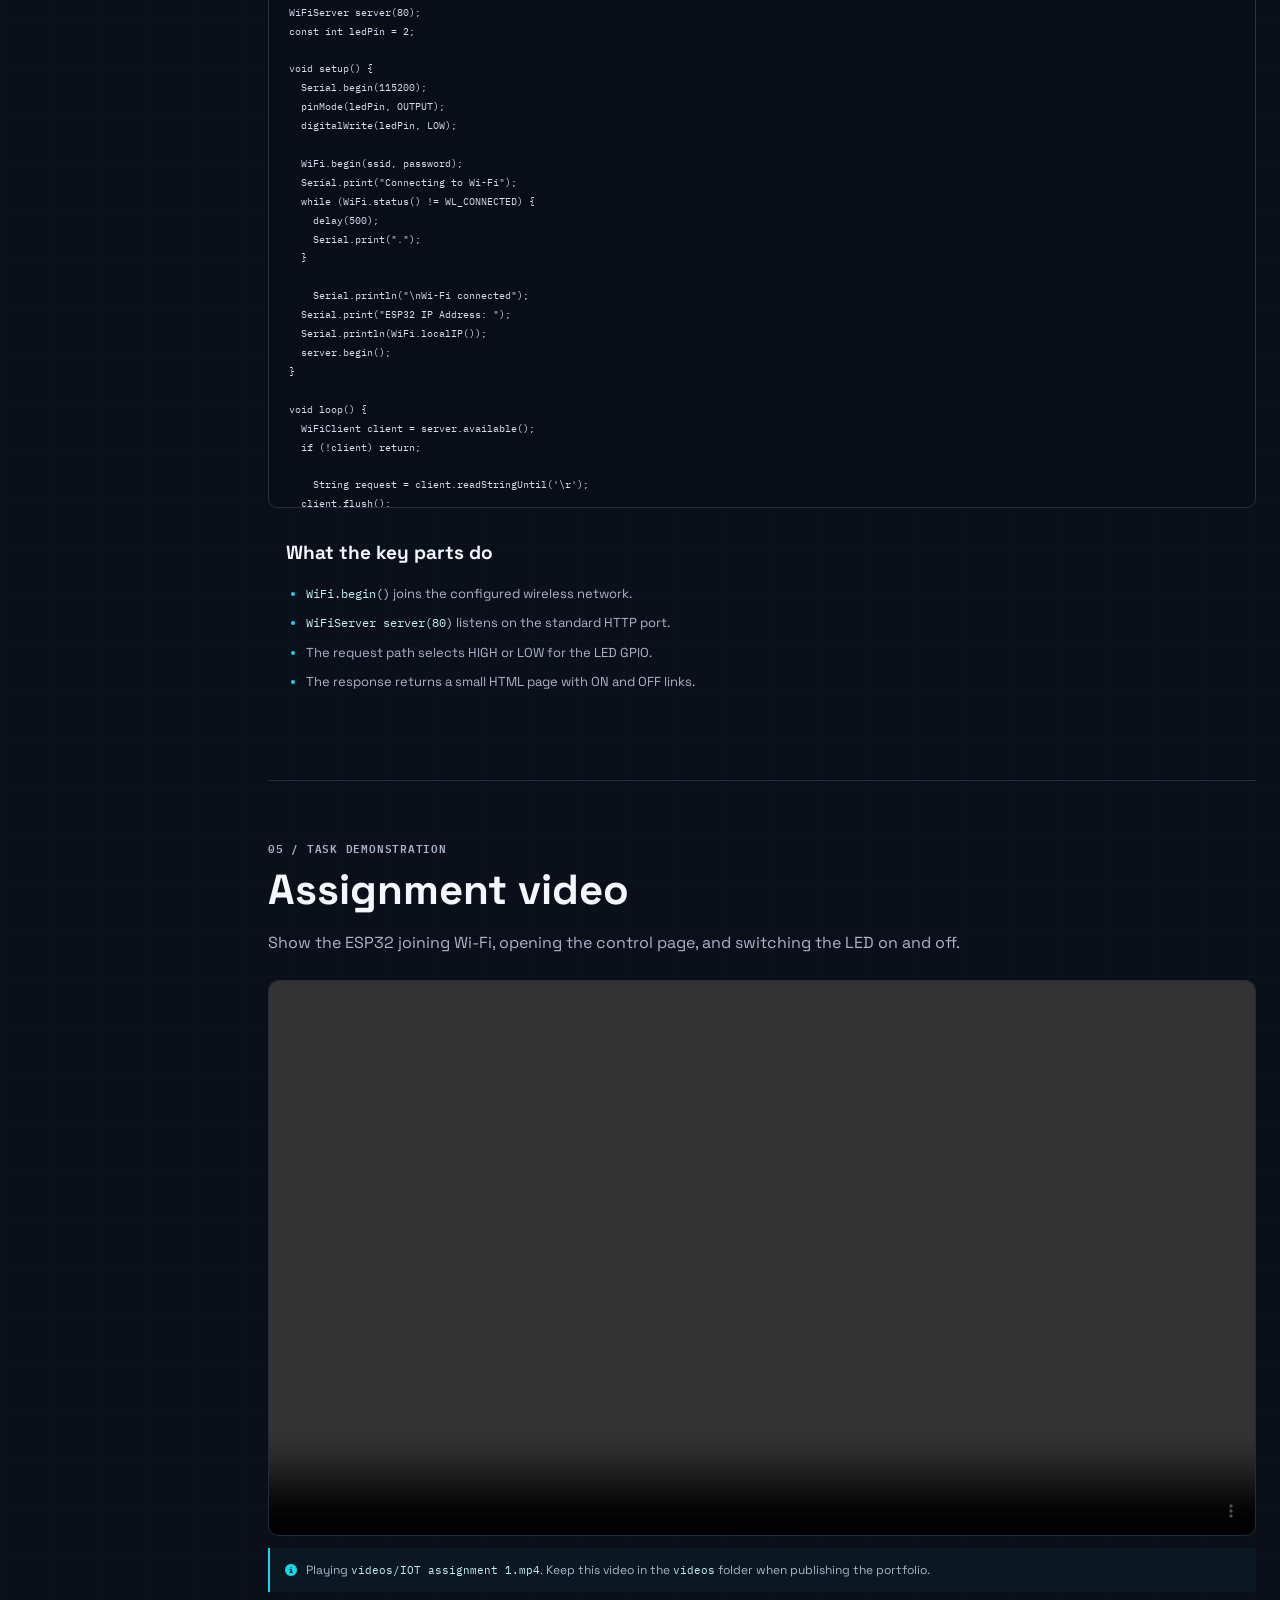
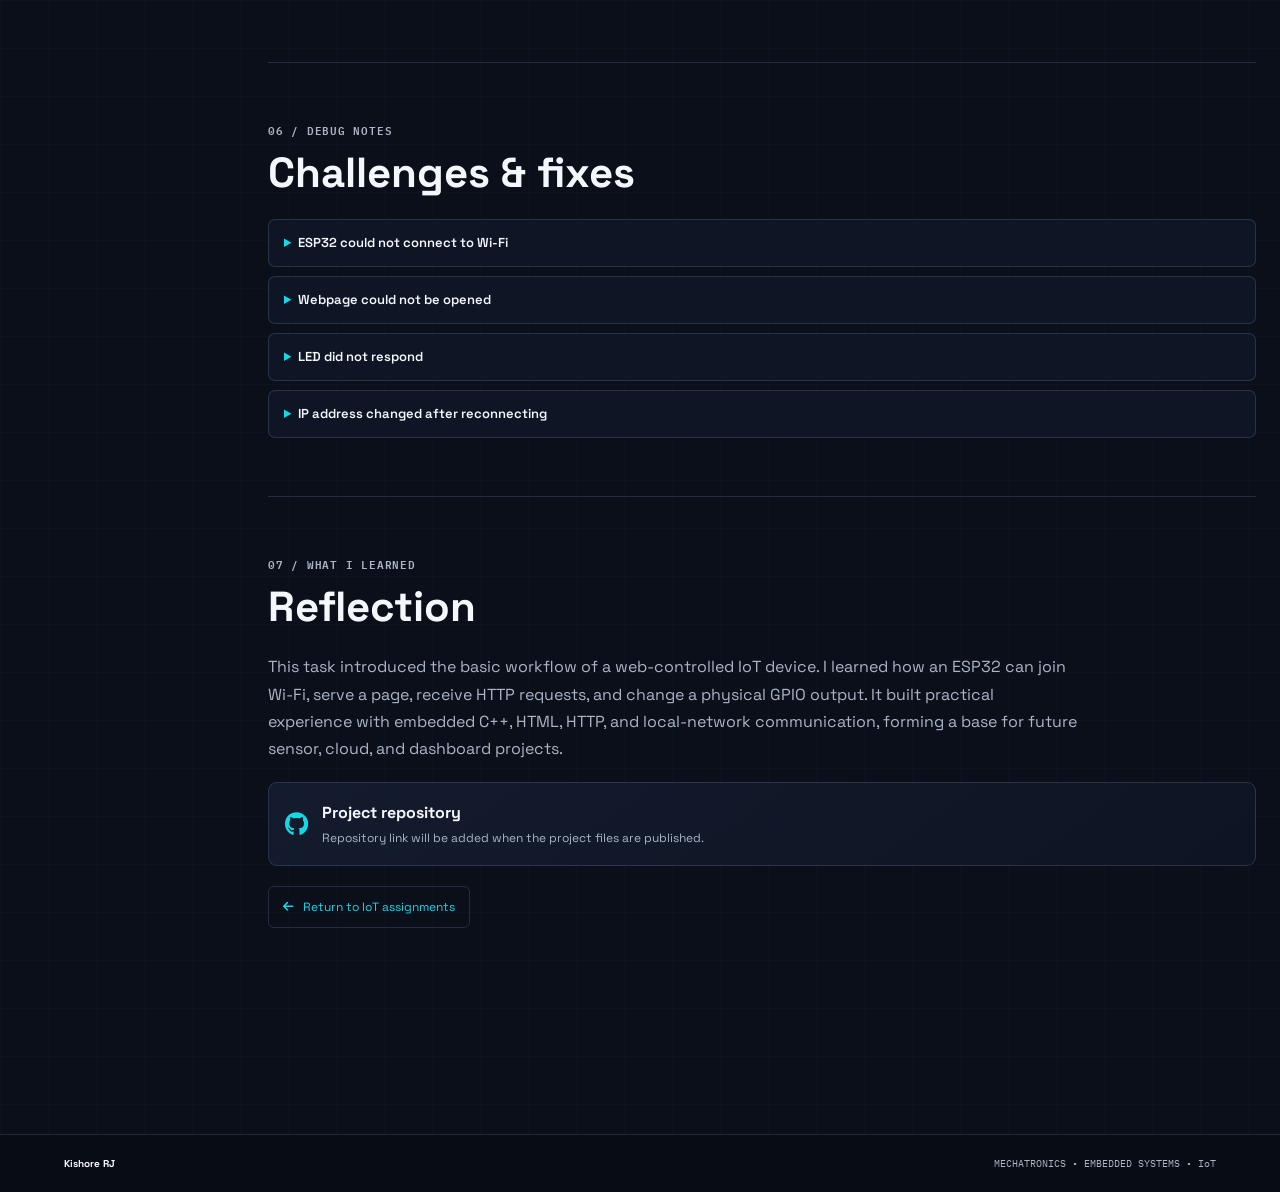
==== commit be67b375: "new change" ====
--- a/iot-task-1.html
+++ b/iot-task-1.html
@@ -219,12 +219,6 @@
                         </div>
                     </div>
                     <p class="video-upload-note"><i class="fa-solid fa-circle-info" aria-hidden="true"></i> Playing <code>videos/IOT assignment 1.mp4</code>. Keep this video in the <code>videos</code> folder when publishing the portfolio.</p>
-                    <div class="evidence-checklist">
-                        <h3>Recommended implementation evidence</h3>
-                        <span><i class="fa-regular fa-square" aria-hidden="true"></i> ESP32 board and LED wiring</span>
-                        <span><i class="fa-regular fa-square" aria-hidden="true"></i> Browser page with the ESP32 local IP</span>
-                        <span><i class="fa-regular fa-square" aria-hidden="true"></i> LED ON and OFF states</span>
-                    </div>
                 </section>
 
                 <section class="content-section" id="troubleshooting">
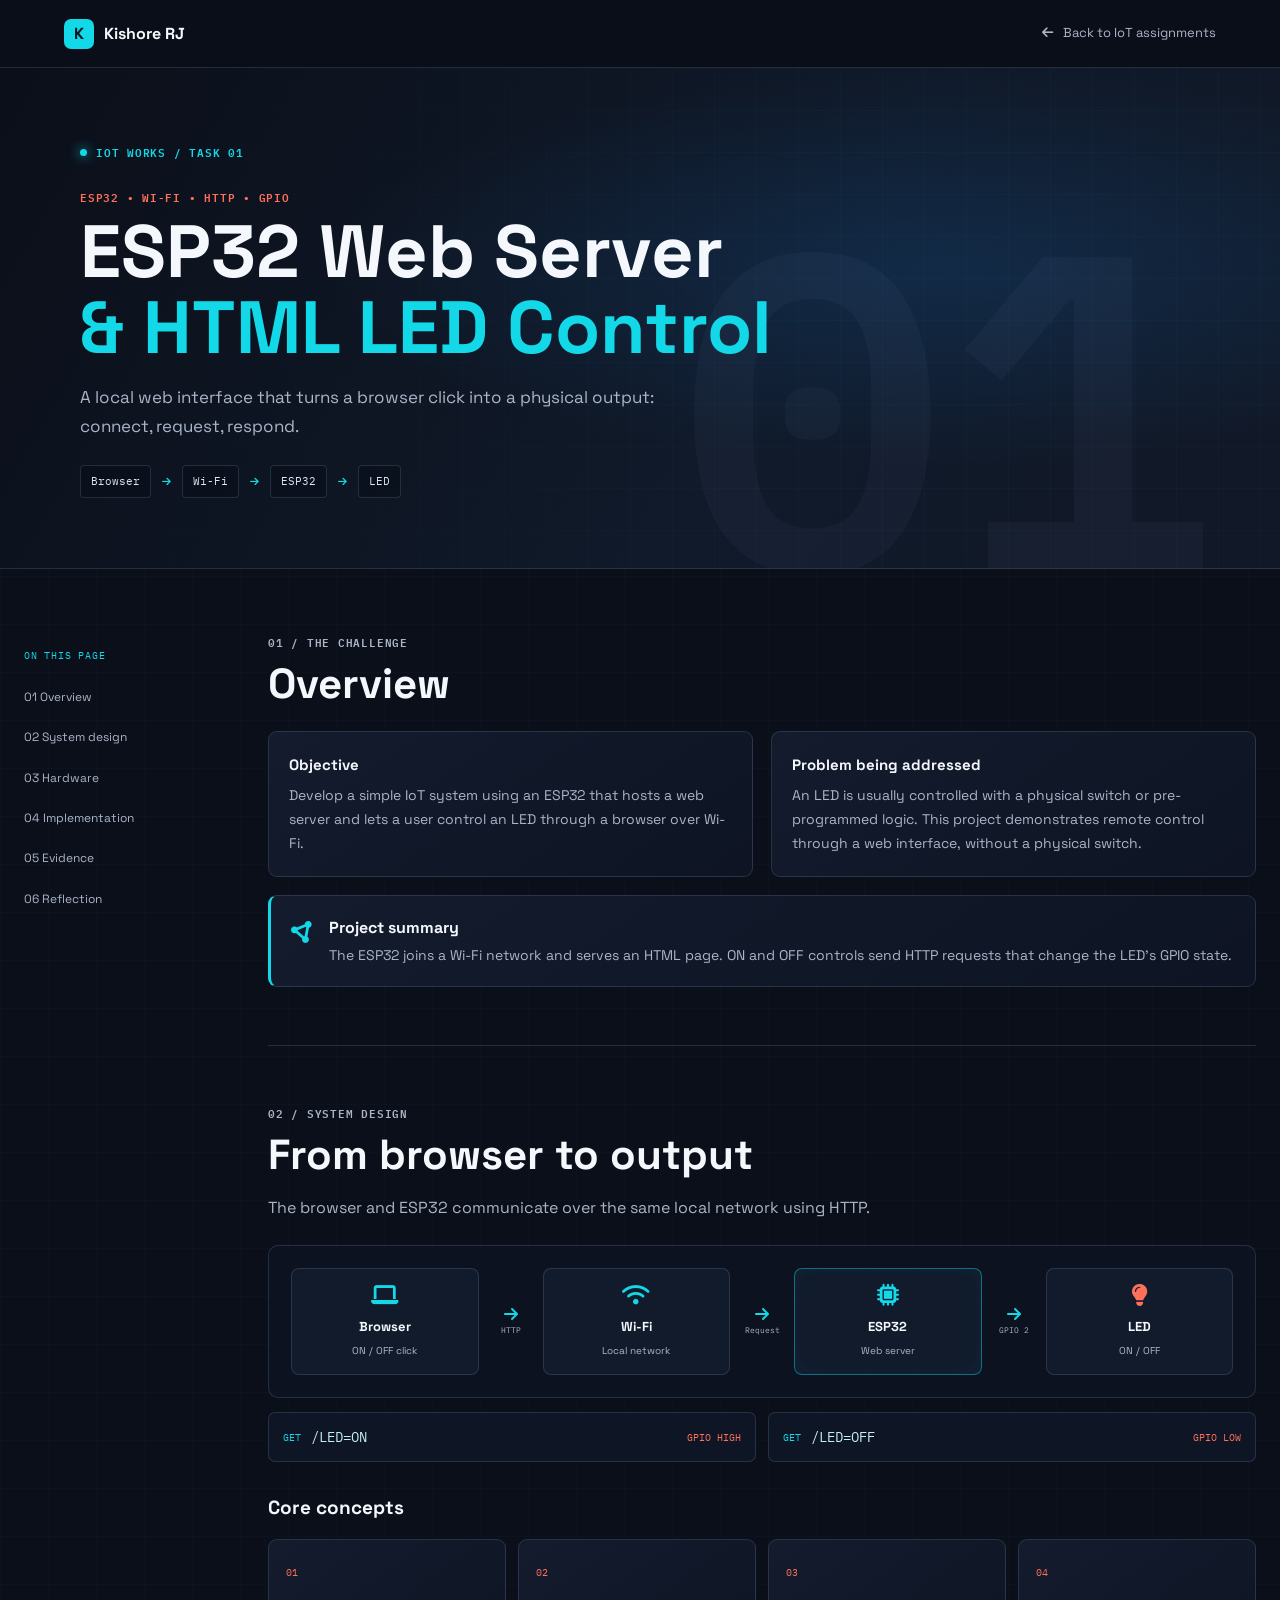
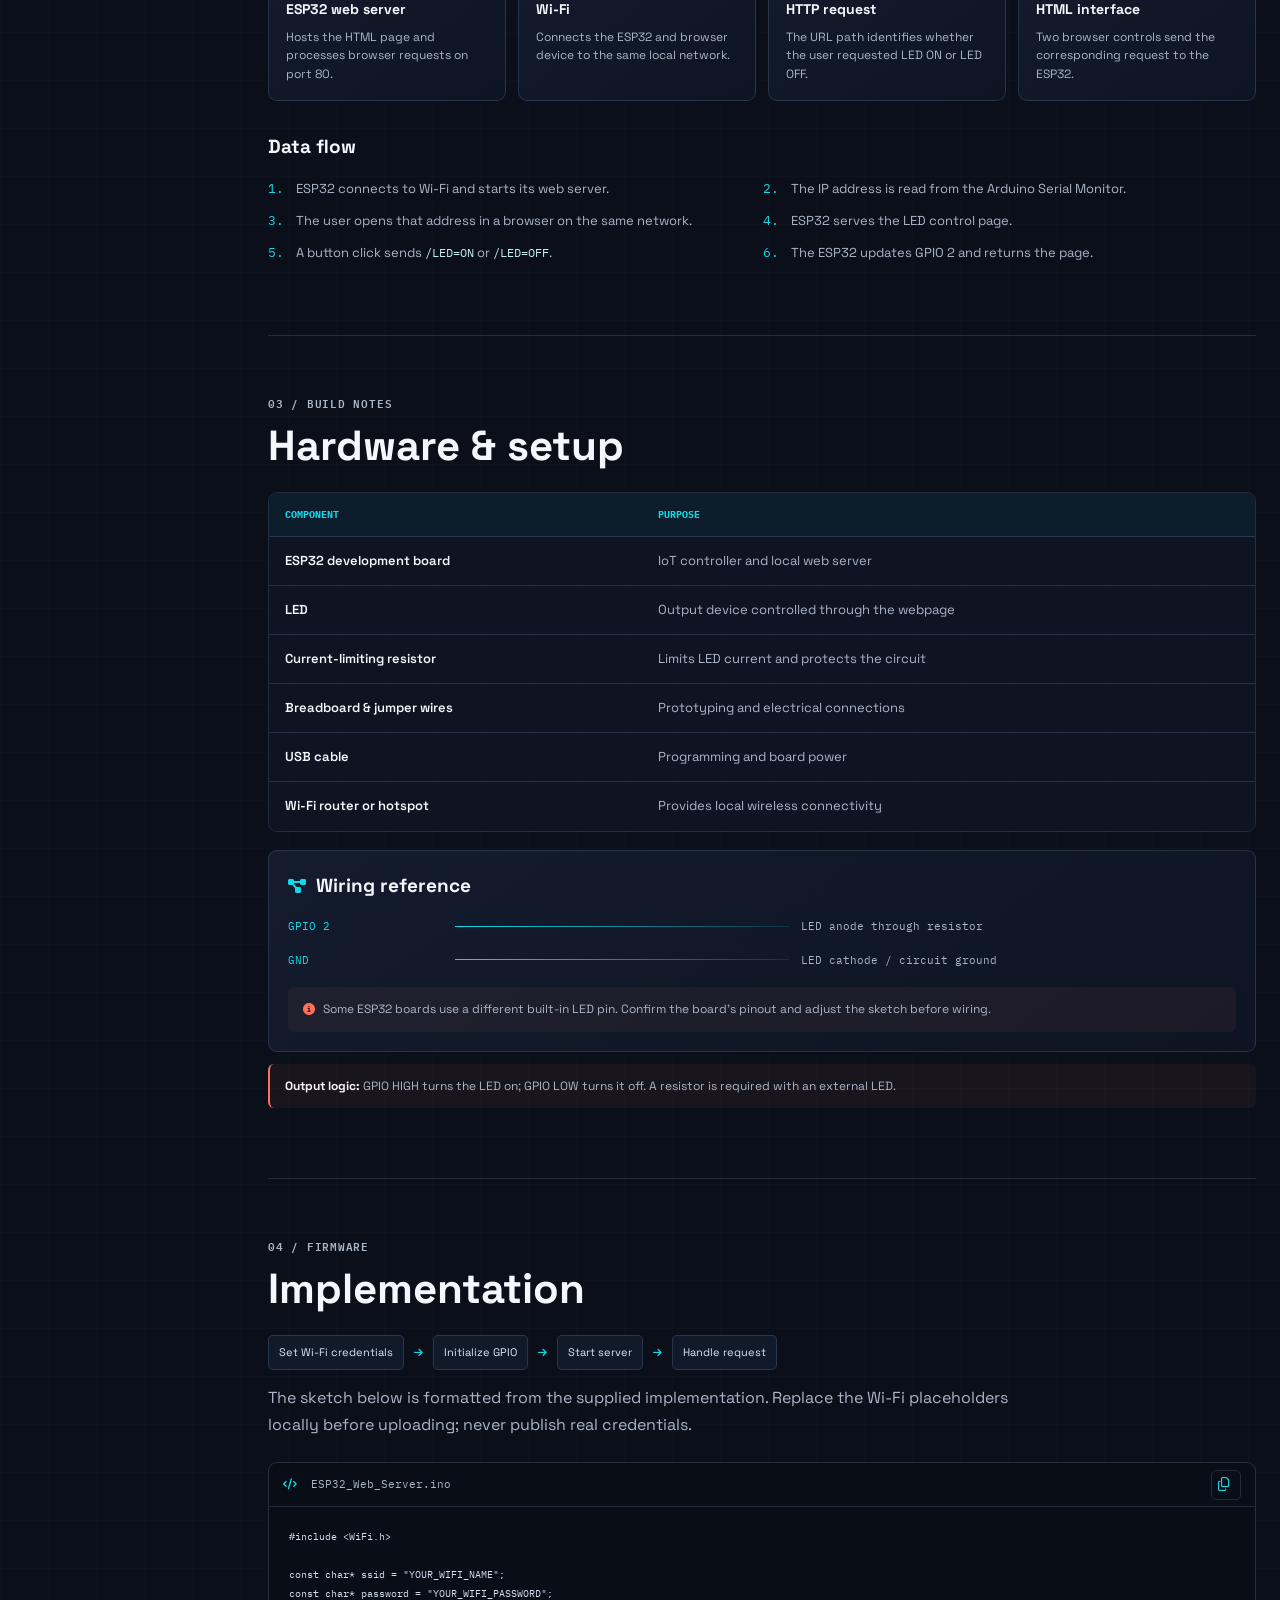
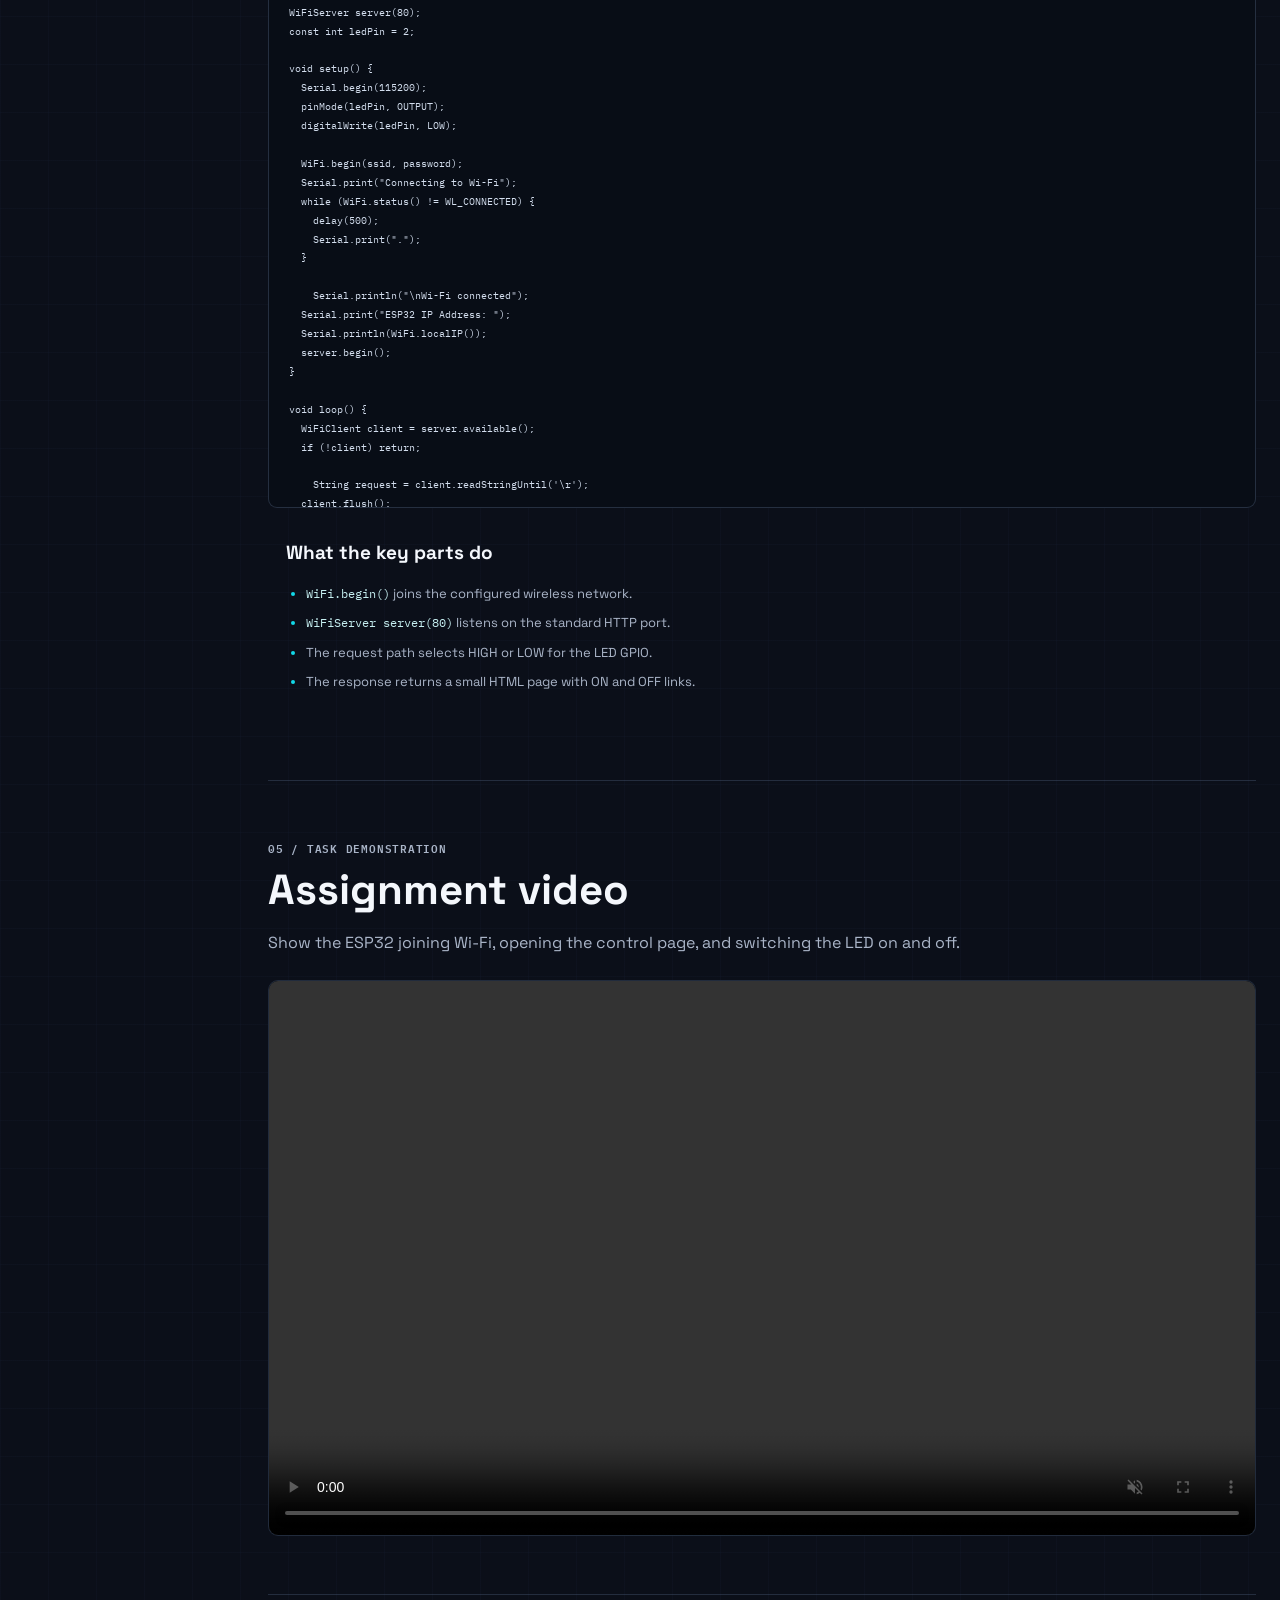
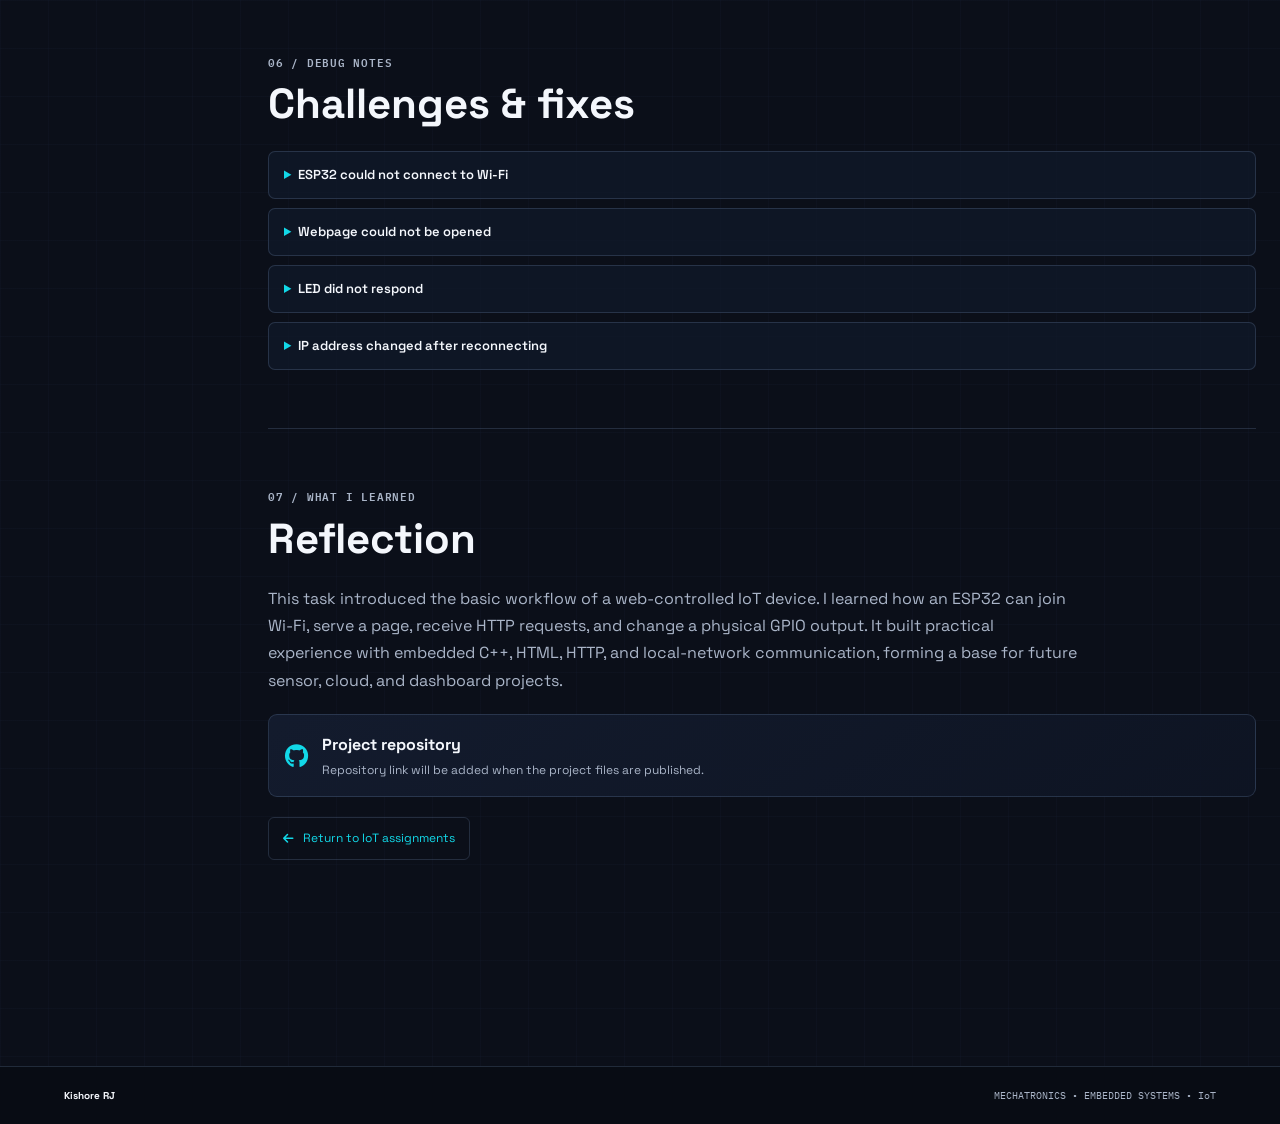
==== commit 048cb7ab: "alter change" ====
--- a/iot-task-1.html
+++ b/iot-task-1.html
@@ -218,7 +218,6 @@
                             <span>IoT Assignment 1 demonstration</span>
                         </div>
                     </div>
-                    <p class="video-upload-note"><i class="fa-solid fa-circle-info" aria-hidden="true"></i> Playing <code>videos/IOT assignment 1.mp4</code>. Keep this video in the <code>videos</code> folder when publishing the portfolio.</p>
                 </section>
 
                 <section class="content-section" id="troubleshooting">
